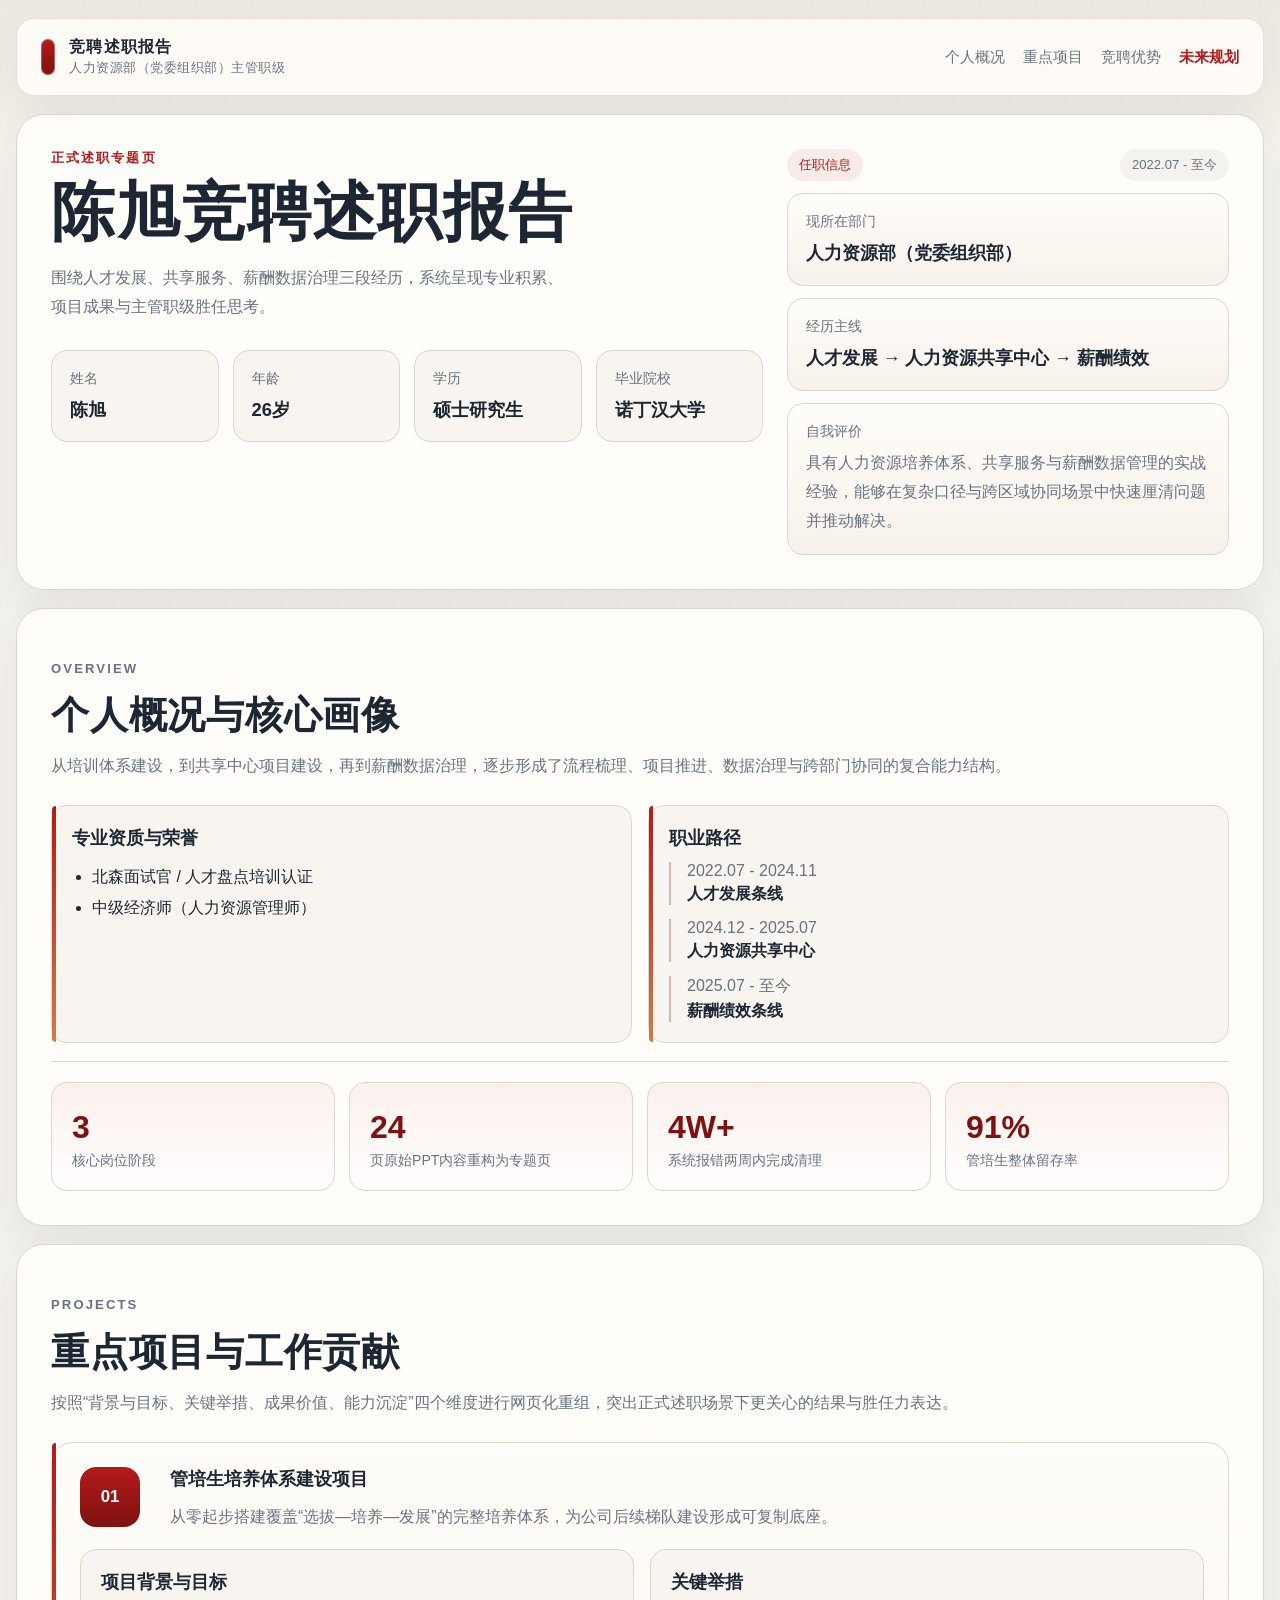
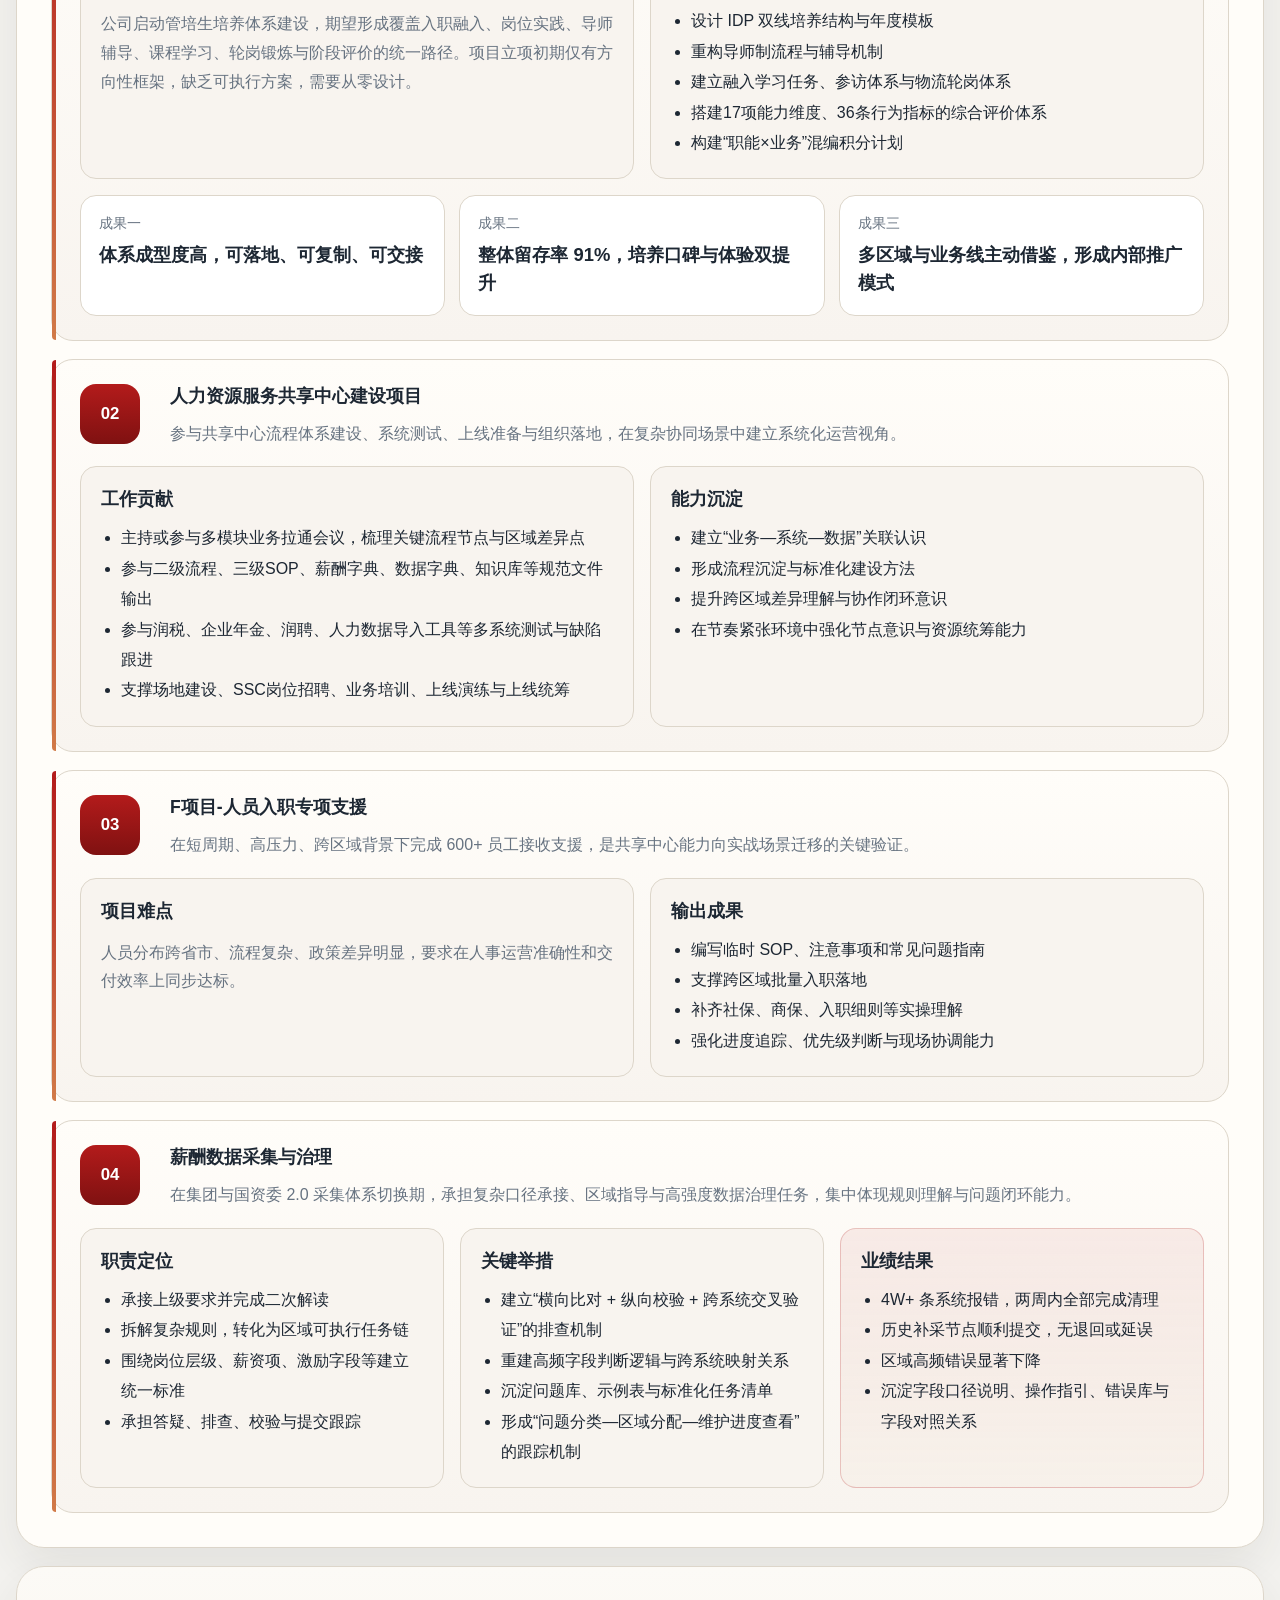
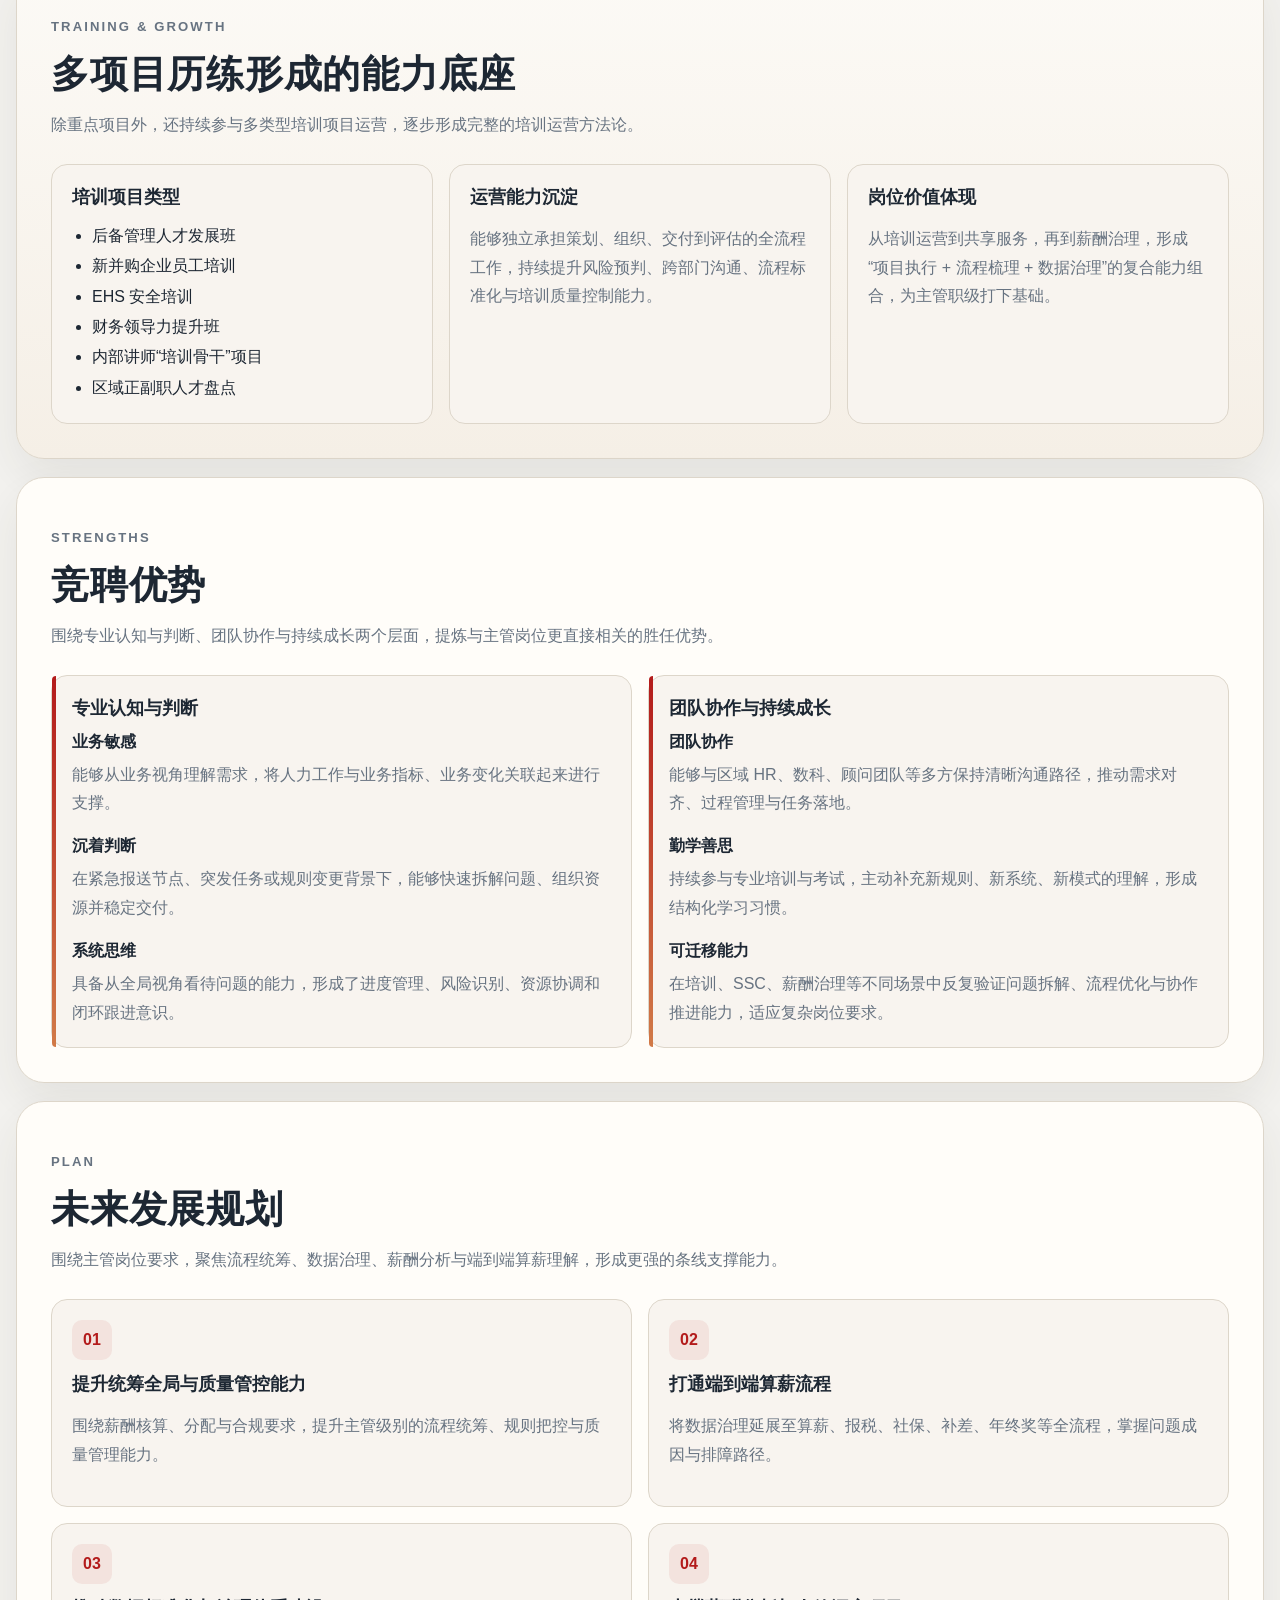
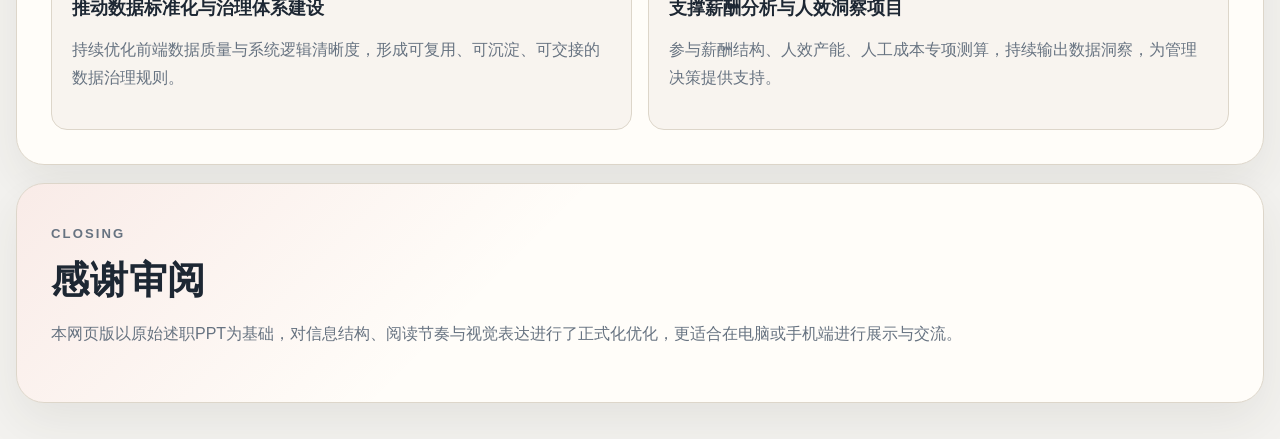
==== index.html @ 4ac3181a "Initial Chenxu report web" ====
<!doctype html>
<html lang="zh-CN">
  <head>
    <meta charset="UTF-8" />
    <meta name="viewport" content="width=device-width, initial-scale=1.0" />
    <title>陈旭竞聘述职报告 | 网页版</title>
    <meta
      name="description"
      content="人力资源部（党委组织部）主管职级竞聘述职报告网页化版本，基于原始PPT内容进行正式化、专题化重构。"
    />
    <link rel="icon" type="image/svg+xml" href="./favicon.svg" />
    <link rel="stylesheet" href="./styles.css" />
  </head>
  <body>
    <div class="page-shell">
      <header class="topbar">
        <div class="brand">
          <span class="brand-mark"></span>
          <div>
            <strong>竞聘述职报告</strong>
            <small>人力资源部（党委组织部）主管职级</small>
          </div>
        </div>
        <nav class="topnav">
          <a href="#overview">个人概况</a>
          <a href="#projects">重点项目</a>
          <a href="#strengths">竞聘优势</a>
          <a href="#plan">未来规划</a>
        </nav>
      </header>

      <main>
        <section class="hero">
          <div class="hero-copy">
            <p class="eyebrow">正式述职专题页</p>
            <h1>陈旭竞聘述职报告</h1>
            <p class="hero-subtitle">围绕人才发展、共享服务、薪酬数据治理三段经历，系统呈现专业积累、项目成果与主管职级胜任思考。</p>

            <div class="hero-summary">
              <article>
                <span>姓名</span>
                <strong>陈旭</strong>
              </article>
              <article>
                <span>年龄</span>
                <strong>26岁</strong>
              </article>
              <article>
                <span>学历</span>
                <strong>硕士研究生</strong>
              </article>
              <article>
                <span>毕业院校</span>
                <strong>诺丁汉大学</strong>
              </article>
            </div>
          </div>

          <aside class="hero-panel">
            <div class="panel-head">
              <span class="panel-tag">任职信息</span>
              <span class="panel-tag muted">2022.07 - 至今</span>
            </div>
            <div class="panel-card">
              <p>现所在部门</p>
              <strong>人力资源部（党委组织部）</strong>
            </div>
            <div class="panel-card">
              <p>经历主线</p>
              <strong>人才发展 → 人力资源共享中心 → 薪酬绩效</strong>
            </div>
            <div class="panel-card">
              <p>自我评价</p>
              <span>
                具有人力资源培养体系、共享服务与薪酬数据管理的实战经验，能够在复杂口径与跨区域协同场景中快速厘清问题并推动解决。
              </span>
            </div>
          </aside>
        </section>

        <section class="section" id="overview">
          <div class="section-heading">
            <p class="section-tag">Overview</p>
            <h2>个人概况与核心画像</h2>
            <p>从培训体系建设，到共享中心项目建设，再到薪酬数据治理，逐步形成了流程梳理、项目推进、数据治理与跨部门协同的复合能力结构。</p>
          </div>

          <div class="grid two">
            <article class="card card-border">
              <h3>专业资质与荣誉</h3>
              <ul class="clean-list">
                <li>北森面试官 / 人才盘点培训认证</li>
                <li>中级经济师（人力资源管理师）</li>
              </ul>
            </article>

            <article class="card card-border">
              <h3>职业路径</h3>
              <div class="timeline compact">
                <div class="timeline-item">
                  <span>2022.07 - 2024.11</span>
                  <strong>人才发展条线</strong>
                </div>
                <div class="timeline-item">
                  <span>2024.12 - 2025.07</span>
                  <strong>人力资源共享中心</strong>
                </div>
                <div class="timeline-item">
                  <span>2025.07 - 至今</span>
                  <strong>薪酬绩效条线</strong>
                </div>
              </div>
            </article>
          </div>

          <div class="highlight-band">
            <article class="metric">
              <strong>3</strong>
              <span>核心岗位阶段</span>
            </article>
            <article class="metric">
              <strong>24</strong>
              <span>页原始PPT内容重构为专题页</span>
            </article>
            <article class="metric">
              <strong>4W+</strong>
              <span>系统报错两周内完成清理</span>
            </article>
            <article class="metric">
              <strong>91%</strong>
              <span>管培生整体留存率</span>
            </article>
          </div>
        </section>

        <section class="section" id="projects">
          <div class="section-heading">
            <p class="section-tag">Projects</p>
            <h2>重点项目与工作贡献</h2>
            <p>按照“背景与目标、关键举措、成果价值、能力沉淀”四个维度进行网页化重组，突出正式述职场景下更关心的结果与胜任力表达。</p>
          </div>

          <div class="project-stack">
            <article class="project-card">
              <div class="project-head">
                <span class="project-index">01</span>
                <div>
                  <h3>管培生培养体系建设项目</h3>
                  <p>从零起步搭建覆盖“选拔—培养—发展”的完整培养体系，为公司后续梯队建设形成可复制底座。</p>
                </div>
              </div>

              <div class="grid two">
                <div class="subcard">
                  <h4>项目背景与目标</h4>
                  <p>公司启动管培生培养体系建设，期望形成覆盖入职融入、岗位实践、导师辅导、课程学习、轮岗锻炼与阶段评价的统一路径。项目立项初期仅有方向性框架，缺乏可执行方案，需要从零设计。</p>
                </div>
                <div class="subcard">
                  <h4>关键举措</h4>
                  <ul class="clean-list">
                    <li>设计 IDP 双线培养结构与年度模板</li>
                    <li>重构导师制流程与辅导机制</li>
                    <li>建立融入学习任务、参访体系与物流轮岗体系</li>
                    <li>搭建17项能力维度、36条行为指标的综合评价体系</li>
                    <li>构建“职能×业务”混编积分计划</li>
                  </ul>
                </div>
              </div>

              <div class="result-strip">
                <div>
                  <span>成果一</span>
                  <strong>体系成型度高，可落地、可复制、可交接</strong>
                </div>
                <div>
                  <span>成果二</span>
                  <strong>整体留存率 91%，培养口碑与体验双提升</strong>
                </div>
                <div>
                  <span>成果三</span>
                  <strong>多区域与业务线主动借鉴，形成内部推广模式</strong>
                </div>
              </div>
            </article>

            <article class="project-card">
              <div class="project-head">
                <span class="project-index">02</span>
                <div>
                  <h3>人力资源服务共享中心建设项目</h3>
                  <p>参与共享中心流程体系建设、系统测试、上线准备与组织落地，在复杂协同场景中建立系统化运营视角。</p>
                </div>
              </div>

              <div class="grid two">
                <div class="subcard">
                  <h4>工作贡献</h4>
                  <ul class="clean-list">
                    <li>主持或参与多模块业务拉通会议，梳理关键流程节点与区域差异点</li>
                    <li>参与二级流程、三级SOP、薪酬字典、数据字典、知识库等规范文件输出</li>
                    <li>参与润税、企业年金、润聘、人力数据导入工具等多系统测试与缺陷跟进</li>
                    <li>支撑场地建设、SSC岗位招聘、业务培训、上线演练与上线统筹</li>
                  </ul>
                </div>
                <div class="subcard">
                  <h4>能力沉淀</h4>
                  <ul class="clean-list">
                    <li>建立“业务—系统—数据”关联认识</li>
                    <li>形成流程沉淀与标准化建设方法</li>
                    <li>提升跨区域差异理解与协作闭环意识</li>
                    <li>在节奏紧张环境中强化节点意识与资源统筹能力</li>
                  </ul>
                </div>
              </div>
            </article>

            <article class="project-card">
              <div class="project-head">
                <span class="project-index">03</span>
                <div>
                  <h3>F项目-人员入职专项支援</h3>
                  <p>在短周期、高压力、跨区域背景下完成 600+ 员工接收支援，是共享中心能力向实战场景迁移的关键验证。</p>
                </div>
              </div>

              <div class="grid two">
                <div class="subcard">
                  <h4>项目难点</h4>
                  <p>人员分布跨省市、流程复杂、政策差异明显，要求在人事运营准确性和交付效率上同步达标。</p>
                </div>
                <div class="subcard">
                  <h4>输出成果</h4>
                  <ul class="clean-list">
                    <li>编写临时 SOP、注意事项和常见问题指南</li>
                    <li>支撑跨区域批量入职落地</li>
                    <li>补齐社保、商保、入职细则等实操理解</li>
                    <li>强化进度追踪、优先级判断与现场协调能力</li>
                  </ul>
                </div>
              </div>
            </article>

            <article class="project-card">
              <div class="project-head">
                <span class="project-index">04</span>
                <div>
                  <h3>薪酬数据采集与治理</h3>
                  <p>在集团与国资委 2.0 采集体系切换期，承担复杂口径承接、区域指导与高强度数据治理任务，集中体现规则理解与问题闭环能力。</p>
                </div>
              </div>

              <div class="grid three">
                <div class="subcard">
                  <h4>职责定位</h4>
                  <ul class="clean-list">
                    <li>承接上级要求并完成二次解读</li>
                    <li>拆解复杂规则，转化为区域可执行任务链</li>
                    <li>围绕岗位层级、薪资项、激励字段等建立统一标准</li>
                    <li>承担答疑、排查、校验与提交跟踪</li>
                  </ul>
                </div>
                <div class="subcard">
                  <h4>关键举措</h4>
                  <ul class="clean-list">
                    <li>建立“横向比对 + 纵向校验 + 跨系统交叉验证”的排查机制</li>
                    <li>重建高频字段判断逻辑与跨系统映射关系</li>
                    <li>沉淀问题库、示例表与标准化任务清单</li>
                    <li>形成“问题分类—区域分配—维护进度查看”的跟踪机制</li>
                  </ul>
                </div>
                <div class="subcard emphasis">
                  <h4>业绩结果</h4>
                  <ul class="clean-list">
                    <li>4W+ 条系统报错，两周内全部完成清理</li>
                    <li>历史补采节点顺利提交，无退回或延误</li>
                    <li>区域高频错误显著下降</li>
                    <li>沉淀字段口径说明、操作指引、错误库与字段对照关系</li>
                  </ul>
                </div>
              </div>
            </article>
          </div>
        </section>

        <section class="section section-soft">
          <div class="section-heading">
            <p class="section-tag">Training & Growth</p>
            <h2>多项目历练形成的能力底座</h2>
            <p>除重点项目外，还持续参与多类型培训项目运营，逐步形成完整的培训运营方法论。</p>
          </div>

          <div class="grid three">
            <article class="card">
              <h3>培训项目类型</h3>
              <ul class="clean-list">
                <li>后备管理人才发展班</li>
                <li>新并购企业员工培训</li>
                <li>EHS 安全培训</li>
                <li>财务领导力提升班</li>
                <li>内部讲师“培训骨干”项目</li>
                <li>区域正副职人才盘点</li>
              </ul>
            </article>
            <article class="card">
              <h3>运营能力沉淀</h3>
              <p>能够独立承担策划、组织、交付到评估的全流程工作，持续提升风险预判、跨部门沟通、流程标准化与培训质量控制能力。</p>
            </article>
            <article class="card">
              <h3>岗位价值体现</h3>
              <p>从培训运营到共享服务，再到薪酬治理，形成“项目执行 + 流程梳理 + 数据治理”的复合能力组合，为主管职级打下基础。</p>
            </article>
          </div>
        </section>

        <section class="section" id="strengths">
          <div class="section-heading">
            <p class="section-tag">Strengths</p>
            <h2>竞聘优势</h2>
            <p>围绕专业认知与判断、团队协作与持续成长两个层面，提炼与主管岗位更直接相关的胜任优势。</p>
          </div>

          <div class="grid two">
            <article class="card card-border">
              <h3>专业认知与判断</h3>
              <div class="advantage-list">
                <div>
                  <strong>业务敏感</strong>
                  <p>能够从业务视角理解需求，将人力工作与业务指标、业务变化关联起来进行支撑。</p>
                </div>
                <div>
                  <strong>沉着判断</strong>
                  <p>在紧急报送节点、突发任务或规则变更背景下，能够快速拆解问题、组织资源并稳定交付。</p>
                </div>
                <div>
                  <strong>系统思维</strong>
                  <p>具备从全局视角看待问题的能力，形成了进度管理、风险识别、资源协调和闭环跟进意识。</p>
                </div>
              </div>
            </article>

            <article class="card card-border">
              <h3>团队协作与持续成长</h3>
              <div class="advantage-list">
                <div>
                  <strong>团队协作</strong>
                  <p>能够与区域 HR、数科、顾问团队等多方保持清晰沟通路径，推动需求对齐、过程管理与任务落地。</p>
                </div>
                <div>
                  <strong>勤学善思</strong>
                  <p>持续参与专业培训与考试，主动补充新规则、新系统、新模式的理解，形成结构化学习习惯。</p>
                </div>
                <div>
                  <strong>可迁移能力</strong>
                  <p>在培训、SSC、薪酬治理等不同场景中反复验证问题拆解、流程优化与协作推进能力，适应复杂岗位要求。</p>
                </div>
              </div>
            </article>
          </div>
        </section>

        <section class="section" id="plan">
          <div class="section-heading">
            <p class="section-tag">Plan</p>
            <h2>未来发展规划</h2>
            <p>围绕主管岗位要求，聚焦流程统筹、数据治理、薪酬分析与端到端算薪理解，形成更强的条线支撑能力。</p>
          </div>

          <div class="plan-grid">
            <article class="plan-card">
              <span>01</span>
              <h3>提升统筹全局与质量管控能力</h3>
              <p>围绕薪酬核算、分配与合规要求，提升主管级别的流程统筹、规则把控与质量管理能力。</p>
            </article>
            <article class="plan-card">
              <span>02</span>
              <h3>打通端到端算薪流程</h3>
              <p>将数据治理延展至算薪、报税、社保、补差、年终奖等全流程，掌握问题成因与排障路径。</p>
            </article>
            <article class="plan-card">
              <span>03</span>
              <h3>推动数据标准化与治理体系建设</h3>
              <p>持续优化前端数据质量与系统逻辑清晰度，形成可复用、可沉淀、可交接的数据治理规则。</p>
            </article>
            <article class="plan-card">
              <span>04</span>
              <h3>支撑薪酬分析与人效洞察项目</h3>
              <p>参与薪酬结构、人效产能、人工成本专项测算，持续输出数据洞察，为管理决策提供支持。</p>
            </article>
          </div>
        </section>

        <section class="closing">
          <div>
            <p class="section-tag">Closing</p>
            <h2>感谢审阅</h2>
            <p>本网页版以原始述职PPT为基础，对信息结构、阅读节奏与视觉表达进行了正式化优化，更适合在电脑或手机端进行展示与交流。</p>
          </div>
        </section>
      </main>
    </div>

    <script src="./script.js"></script>
  </body>
</html>
---- styles.css ----
:root {
  --bg: #f3f2ef;
  --paper: #fffdf9;
  --paper-alt: #f8f4ef;
  --ink: #1d2733;
  --muted: #677381;
  --line: #ddd6ca;
  --line-strong: #cdbba6;
  --brand: #b31b1b;
  --brand-deep: #7f1111;
  --brand-soft: rgba(179, 27, 27, 0.08);
  --shadow: 0 18px 48px rgba(47, 45, 41, 0.08);
  --radius-lg: 22px;
  --radius-md: 16px;
  --radius-sm: 12px;
}

* { box-sizing: border-box; }
html { scroll-behavior: smooth; }
body {
  margin: 0;
  min-width: 320px;
  font-family: "Microsoft YaHei UI", "PingFang SC", "Segoe UI", sans-serif;
  color: var(--ink);
  background:
    linear-gradient(180deg, #ede9e2 0, #f6f3ed 160px, var(--bg) 160px, var(--bg) 100%);
}

body::before {
  content: "";
  position: fixed;
  inset: 0;
  background-image: linear-gradient(rgba(0, 0, 0, 0.018) 1px, transparent 1px), linear-gradient(90deg, rgba(0, 0, 0, 0.018) 1px, transparent 1px);
  background-size: 28px 28px;
  opacity: 0.32;
  pointer-events: none;
}

.page-shell,
main,
.topbar { position: relative; z-index: 1; }

.page-shell {
  width: min(1280px, calc(100% - 32px));
  margin: 18px auto 36px;
}

.topbar {
  position: sticky;
  top: 12px;
  display: flex;
  align-items: center;
  justify-content: space-between;
  gap: 24px;
  padding: 18px 24px;
  margin-bottom: 18px;
  border: 1px solid rgba(179, 27, 27, 0.14);
  border-radius: 18px;
  background: rgba(255, 253, 249, 0.88);
  backdrop-filter: blur(16px);
  box-shadow: var(--shadow);
}

.brand {
  display: flex;
  align-items: center;
  gap: 14px;
}

.brand-mark {
  width: 14px;
  height: 36px;
  border-radius: 999px;
  background: linear-gradient(180deg, var(--brand), var(--brand-deep));
  box-shadow: inset 0 0 0 1px rgba(255,255,255,0.3);
}

.brand strong {
  display: block;
  font-size: 1rem;
  letter-spacing: 0.08em;
}

.brand small {
  color: var(--muted);
  font-size: 0.82rem;
  letter-spacing: 0.04em;
}

.topnav {
  display: flex;
  flex-wrap: wrap;
  gap: 18px;
}

.topnav a {
  color: var(--muted);
  text-decoration: none;
  font-size: 0.95rem;
}

main {
  display: grid;
  gap: 18px;
}

.hero,
.section,
.closing {
  padding: 34px;
  border: 1px solid var(--line);
  border-radius: 28px;
  background: var(--paper);
  box-shadow: var(--shadow);
}

.hero {
  display: grid;
  grid-template-columns: minmax(0, 1.45fr) minmax(320px, 0.9fr);
  gap: 24px;
}

.eyebrow,
.section-tag {
  margin: 0 0 12px;
  color: var(--brand);
  font-size: 0.82rem;
  font-weight: 700;
  letter-spacing: 0.16em;
  text-transform: uppercase;
}

.hero h1,
.section h2,
.closing h2 {
  margin: 0;
  font-family: "SimSun", "Songti SC", serif;
  font-weight: 700;
  letter-spacing: 0.02em;
}

.hero h1 {
  font-size: clamp(2.6rem, 5vw, 4.5rem);
  line-height: 1.05;
}

.hero-subtitle,
.section-heading p,
.panel-card span,
.card p,
.subcard p,
.plan-card p,
.closing p {
  color: var(--muted);
  line-height: 1.8;
}

.hero-subtitle {
  max-width: 58ch;
  margin: 18px 0 0;
  font-size: 1rem;
}

.hero-summary {
  display: grid;
  grid-template-columns: repeat(4, minmax(0, 1fr));
  gap: 14px;
  margin-top: 28px;
}

.hero-summary article,
.metric,
.card,
.subcard,
.plan-card {
  border-radius: var(--radius-md);
  border: 1px solid var(--line);
  background: var(--paper-alt);
}

.hero-summary article {
  padding: 18px;
}

.hero-summary span,
.metric span,
.panel-card p,
.result-strip span {
  display: block;
  color: var(--muted);
  font-size: 0.88rem;
}

.hero-summary strong,
.metric strong,
.result-strip strong {
  display: block;
  margin-top: 8px;
  font-size: 1.15rem;
  line-height: 1.5;
}

.hero-panel {
  display: grid;
  gap: 12px;
}

.panel-head {
  display: flex;
  justify-content: space-between;
  gap: 8px;
}

.panel-tag {
  display: inline-flex;
  align-items: center;
  padding: 7px 12px;
  border-radius: 999px;
  background: var(--brand-soft);
  color: var(--brand);
  font-size: 0.82rem;
}

.panel-tag.muted {
  background: rgba(29, 39, 51, 0.05);
  color: var(--muted);
}

.panel-card {
  padding: 18px;
  border-radius: var(--radius-md);
  border: 1px solid var(--line);
  background: linear-gradient(180deg, #fffdfa, #f7f1ea);
}

.panel-card p {
  margin: 0 0 8px;
}

.panel-card strong {
  display: block;
  font-size: 1.1rem;
  line-height: 1.6;
}

.section-heading {
  margin-bottom: 24px;
}

.section h2,
.closing h2 {
  font-size: clamp(1.9rem, 3vw, 3rem);
  line-height: 1.2;
}

.section-heading p {
  margin-top: 14px;
}

.grid {
  display: grid;
  gap: 16px;
}

.grid.two { grid-template-columns: repeat(2, minmax(0, 1fr)); }
.grid.three { grid-template-columns: repeat(3, minmax(0, 1fr)); }

.card,
.subcard,
.plan-card {
  padding: 20px;
}

.card-border,
.project-card {
  position: relative;
}

.card-border::before,
.project-card::before {
  content: "";
  position: absolute;
  left: 0;
  top: 0;
  bottom: 0;
  width: 4px;
  border-radius: 8px 0 0 8px;
  background: linear-gradient(180deg, var(--brand), #d17a48);
}

.card h3,
.project-card h3,
.subcard h4,
.plan-card h3 {
  margin: 0 0 12px;
  font-size: 1.1rem;
}

.clean-list {
  margin: 0;
  padding-left: 20px;
  line-height: 1.9;
  color: var(--ink);
}

.timeline {
  display: grid;
  gap: 14px;
}

.timeline-item {
  padding-left: 16px;
  border-left: 2px solid var(--line-strong);
}

.timeline-item span {
  display: block;
  color: var(--muted);
  margin-bottom: 4px;
}

.highlight-band {
  display: grid;
  grid-template-columns: repeat(4, minmax(0, 1fr));
  gap: 14px;
  margin-top: 18px;
  padding-top: 20px;
  border-top: 1px solid var(--line);
}

.metric {
  padding: 20px;
  background: linear-gradient(180deg, rgba(179, 27, 27, 0.06), rgba(255,255,255,0.9));
}

.metric strong {
  margin: 0;
  font-size: 2rem;
  color: var(--brand-deep);
}

.project-stack {
  display: grid;
  gap: 18px;
}

.project-card {
  padding: 24px;
  padding-left: 28px;
  border: 1px solid var(--line);
  border-radius: 22px;
  background: linear-gradient(180deg, #fffdf9, #f8f4ef);
}

.project-head {
  display: grid;
  grid-template-columns: 74px 1fr;
  gap: 16px;
  align-items: start;
  margin-bottom: 18px;
}

.project-head p {
  margin: 10px 0 0;
  color: var(--muted);
  line-height: 1.8;
}

.project-index {
  display: inline-grid;
  place-items: center;
  width: 60px;
  height: 60px;
  border-radius: 16px;
  background: linear-gradient(180deg, var(--brand), var(--brand-deep));
  color: #fff;
  font-size: 1.05rem;
  font-weight: 700;
}

.subcard.emphasis {
  background: linear-gradient(180deg, rgba(179, 27, 27, 0.07), #f7f1ea);
  border-color: rgba(179, 27, 27, 0.22);
}

.result-strip {
  display: grid;
  grid-template-columns: repeat(3, minmax(0, 1fr));
  gap: 14px;
  margin-top: 16px;
}

.result-strip div {
  padding: 18px;
  border-radius: var(--radius-md);
  border: 1px solid var(--line);
  background: #fff;
}

.section-soft {
  background: linear-gradient(180deg, #fcfaf6, #f5efe6);
}

.advantage-list {
  display: grid;
  gap: 18px;
}

.advantage-list strong {
  display: block;
  margin-bottom: 8px;
  font-size: 1rem;
}

.advantage-list p {
  margin: 0;
}

.plan-grid {
  display: grid;
  grid-template-columns: repeat(2, minmax(0, 1fr));
  gap: 16px;
}

.plan-card span {
  display: inline-grid;
  place-items: center;
  width: 40px;
  height: 40px;
  margin-bottom: 12px;
  border-radius: 10px;
  background: var(--brand-soft);
  color: var(--brand);
  font-weight: 700;
}

.closing {
  display: flex;
  align-items: center;
  min-height: 220px;
  background:
    linear-gradient(135deg, rgba(179, 27, 27, 0.08), rgba(255,255,255,0) 40%),
    var(--paper);
}

.topnav a.active {
  color: var(--brand);
  font-weight: 700;
}

@media (max-width: 1100px) {
  .hero,
  .grid.three,
  .plan-grid,
  .result-strip,
  .highlight-band {
    grid-template-columns: 1fr 1fr;
  }

  .hero {
    grid-template-columns: 1fr;
  }
}

@media (max-width: 760px) {
  .page-shell {
    width: min(100% - 16px, 1280px);
    margin: 8px auto 24px;
  }

  .topbar {
    position: static;
    flex-direction: column;
    align-items: flex-start;
    padding: 16px;
  }

  .topnav {
    gap: 12px;
    font-size: 0.9rem;
  }

  .hero,
  .section,
  .closing {
    padding: 20px;
    border-radius: 20px;
  }

  .hero-summary,
  .grid.two,
  .grid.three,
  .plan-grid,
  .result-strip,
  .highlight-band {
    grid-template-columns: 1fr;
  }

  .project-head {
    grid-template-columns: 1fr;
  }

  .project-index {
    width: 52px;
    height: 52px;
  }
}
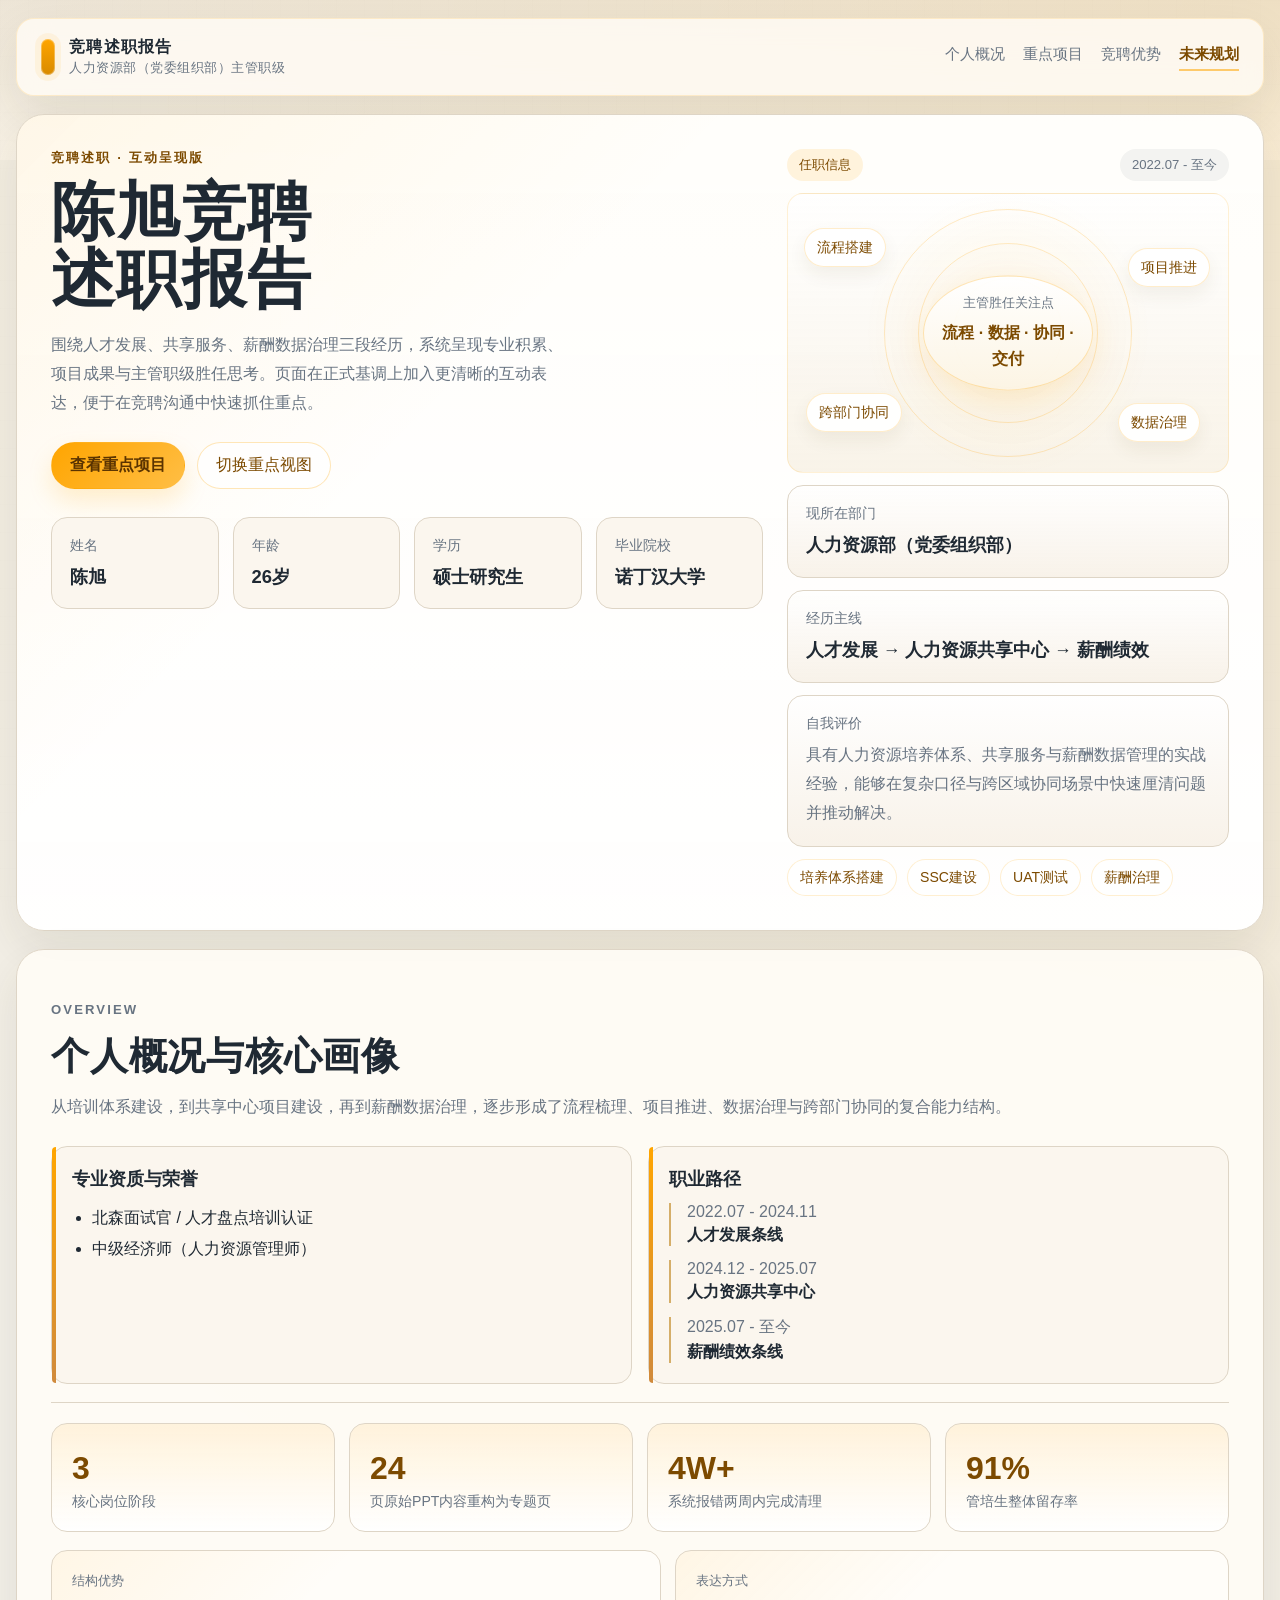
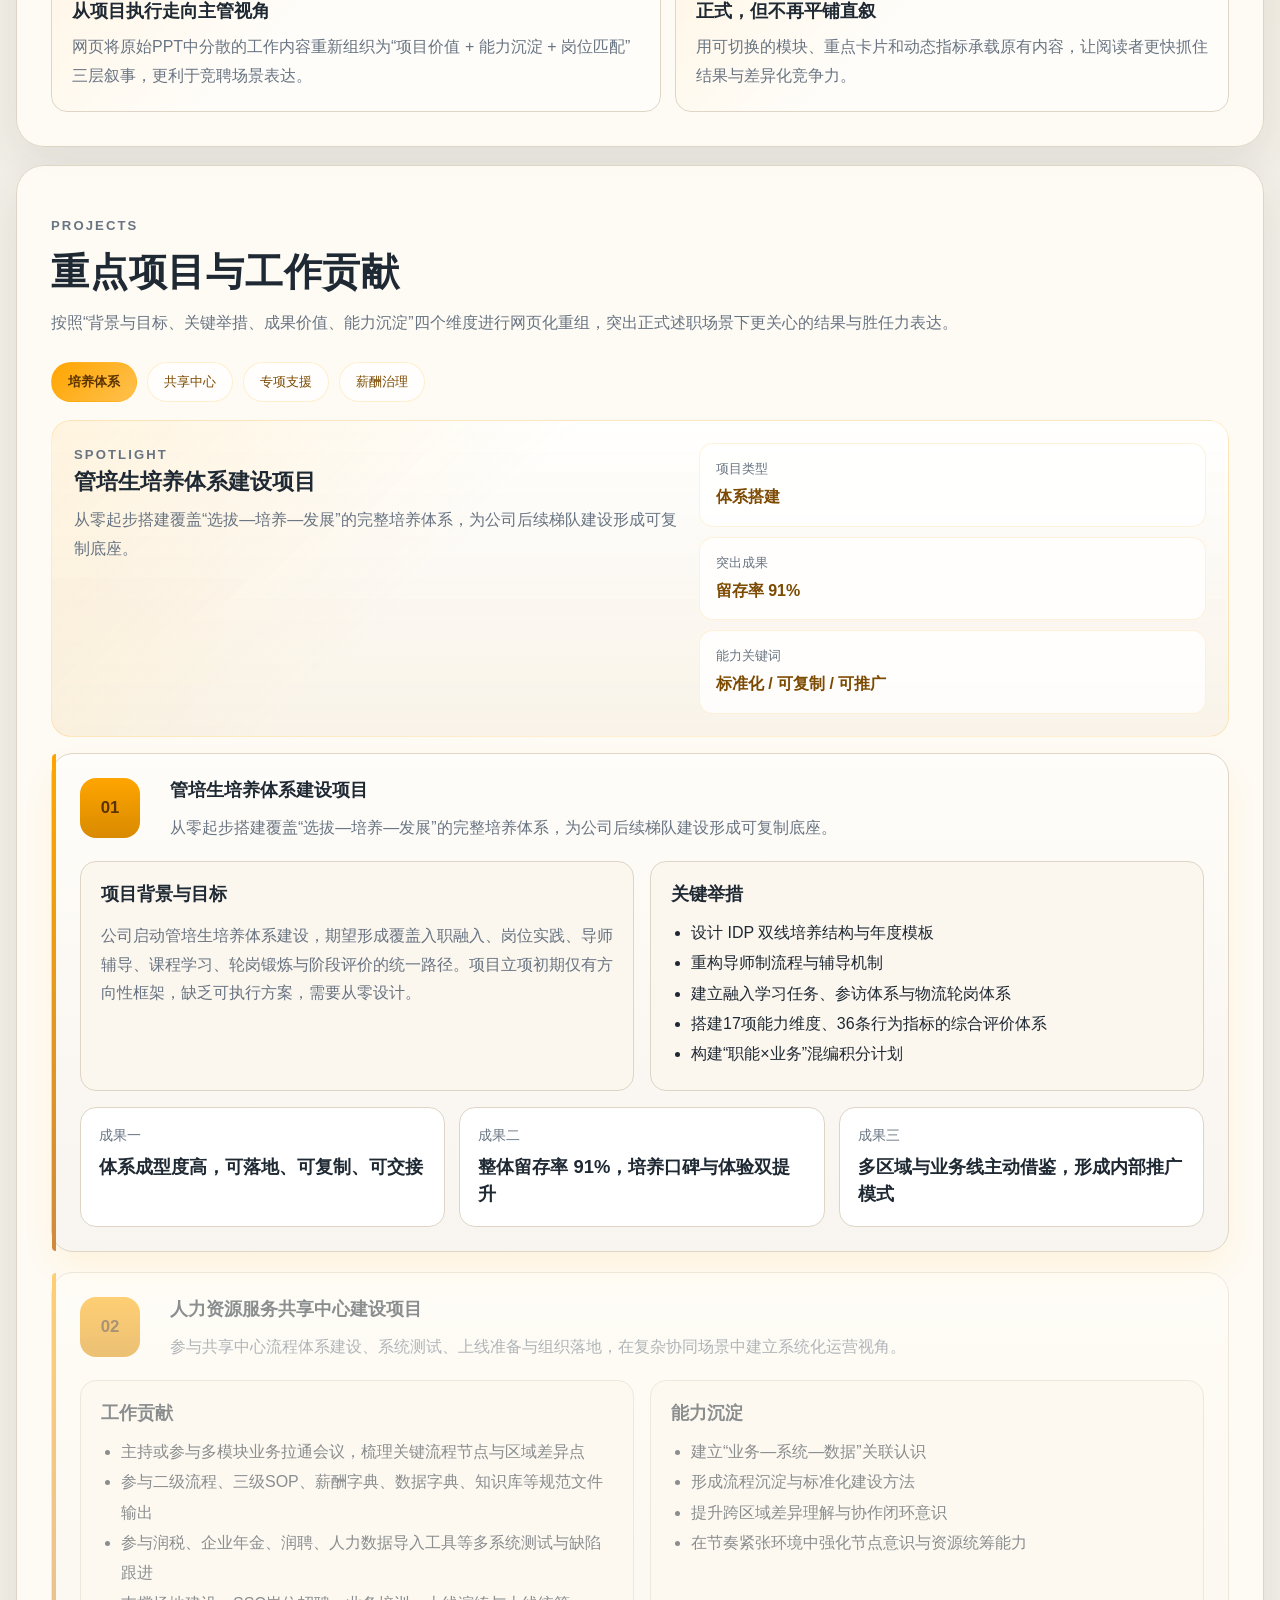
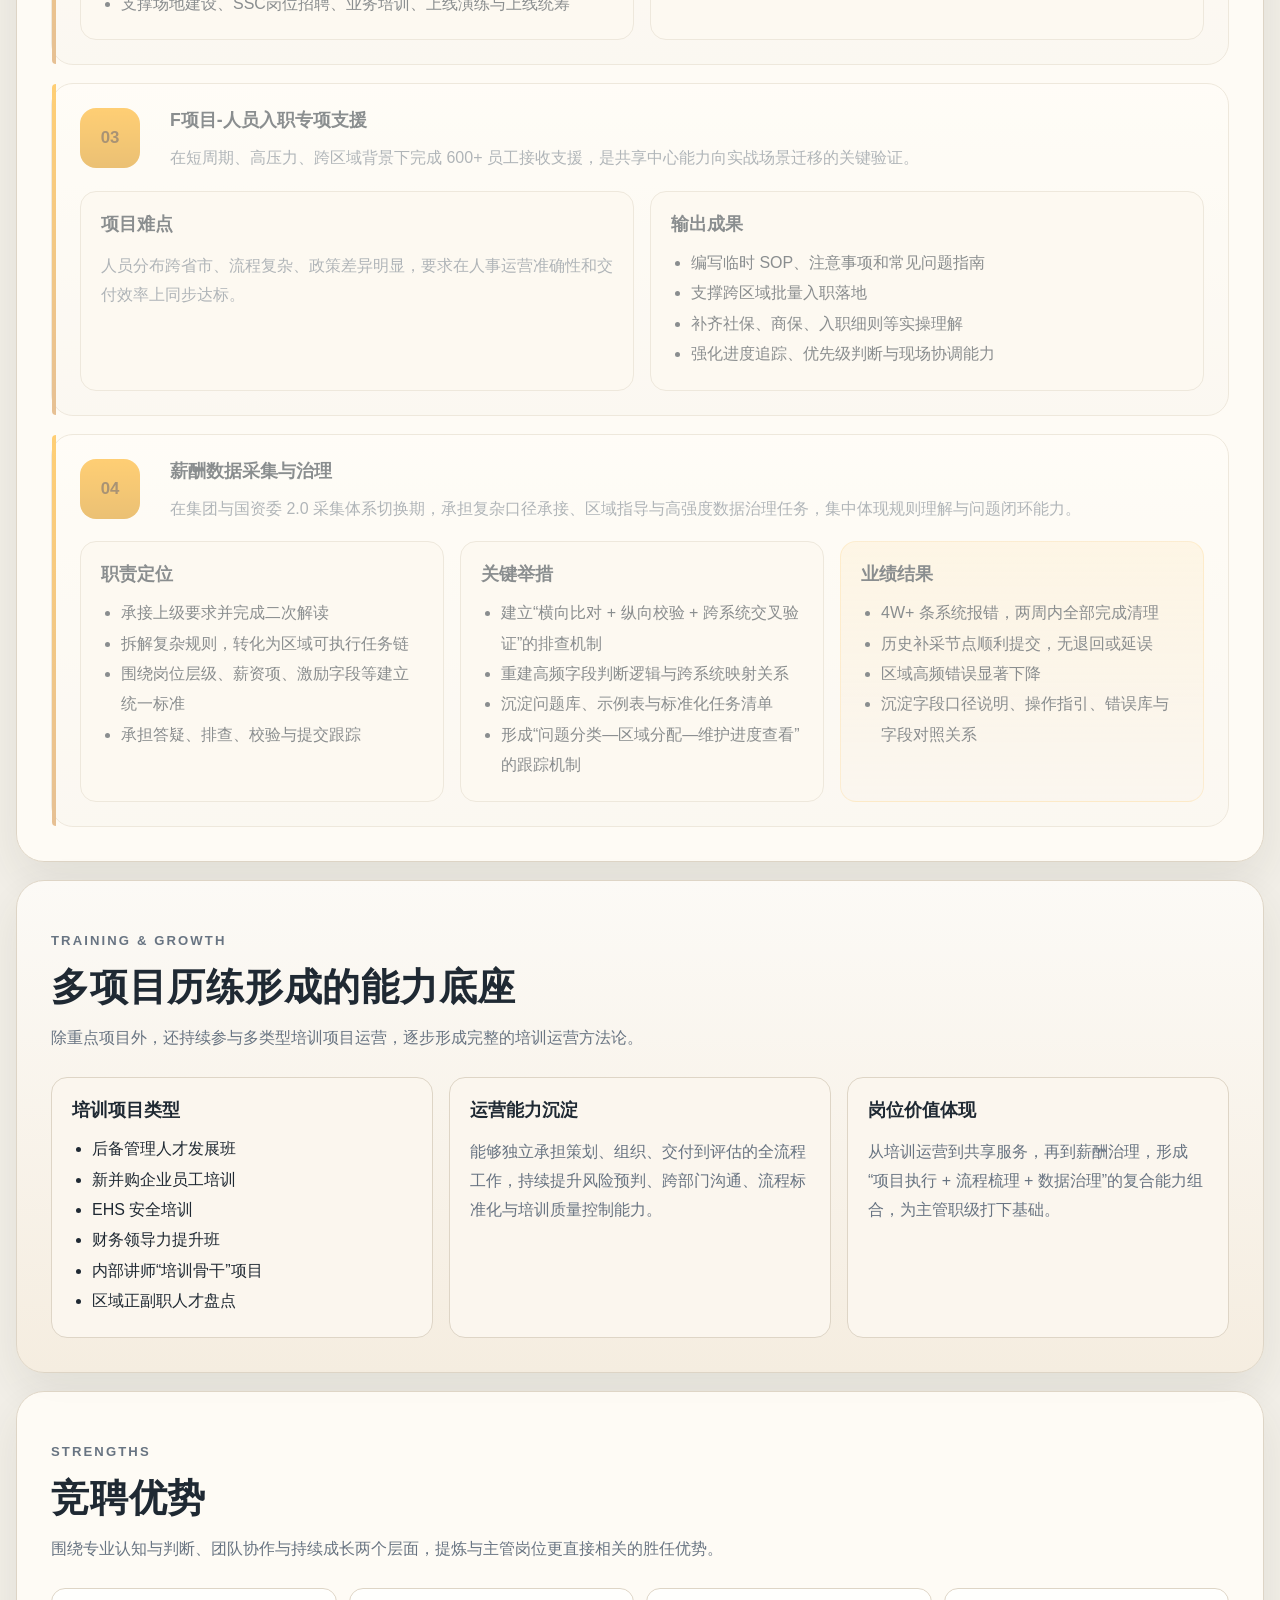
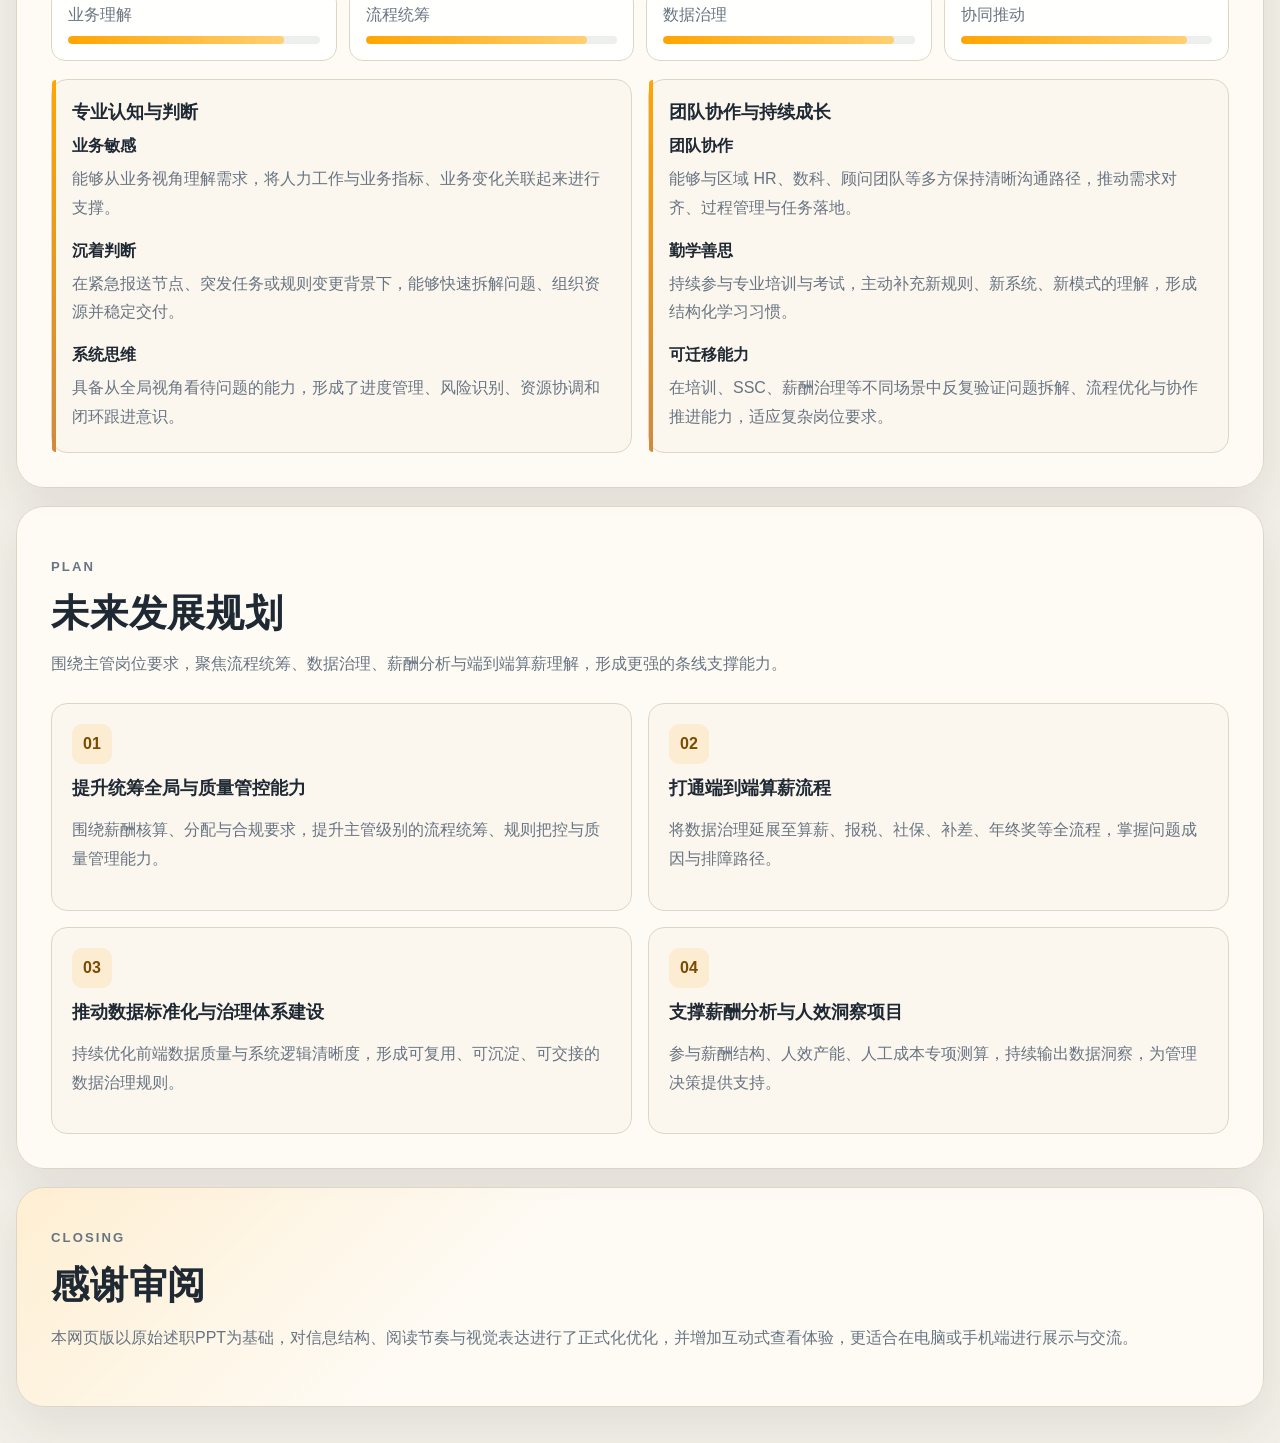
==== commit 2cfacb5a: "Refresh interactive visual design with yellow theme" ====
--- a/index.html
+++ b/index.html
@@ -32,9 +32,14 @@
       <main>
         <section class="hero">
           <div class="hero-copy">
-            <p class="eyebrow">正式述职专题页</p>
+            <p class="eyebrow">竞聘述职 · 互动呈现版</p>
             <h1>陈旭竞聘述职报告</h1>
-            <p class="hero-subtitle">围绕人才发展、共享服务、薪酬数据治理三段经历，系统呈现专业积累、项目成果与主管职级胜任思考。</p>
+            <p class="hero-subtitle">围绕人才发展、共享服务、薪酬数据治理三段经历，系统呈现专业积累、项目成果与主管职级胜任思考。页面在正式基调上加入更清晰的互动表达，便于在竞聘沟通中快速抓住重点。</p>
+
+            <div class="hero-actions">
+              <a class="button button-primary" href="#projects">查看重点项目</a>
+              <button class="button button-secondary" id="focusToggle" type="button">切换重点视图</button>
+            </div>
 
             <div class="hero-summary">
               <article>
@@ -60,6 +65,21 @@
             <div class="panel-head">
               <span class="panel-tag">任职信息</span>
               <span class="panel-tag muted">2022.07 - 至今</span>
+            </div>
+            <div class="radar-panel">
+              <div class="radar-grid">
+                <div class="radar-ring radar-ring-one"></div>
+                <div class="radar-ring radar-ring-two"></div>
+                <div class="radar-ring radar-ring-three"></div>
+                <div class="radar-core">
+                  <small>主管胜任关注点</small>
+                  <strong>流程 · 数据 · 协同 · 交付</strong>
+                </div>
+                <span class="radar-node node-a">流程搭建</span>
+                <span class="radar-node node-b">项目推进</span>
+                <span class="radar-node node-c">数据治理</span>
+                <span class="radar-node node-d">跨部门协同</span>
+              </div>
             </div>
             <div class="panel-card">
               <p>现所在部门</p>
@@ -74,6 +94,12 @@
               <span>
                 具有人力资源培养体系、共享服务与薪酬数据管理的实战经验，能够在复杂口径与跨区域协同场景中快速厘清问题并推动解决。
               </span>
+            </div>
+            <div class="hero-ticker">
+              <span>培养体系搭建</span>
+              <span>SSC建设</span>
+              <span>UAT测试</span>
+              <span>薪酬治理</span>
             </div>
           </aside>
         </section>
@@ -115,20 +141,33 @@
 
           <div class="highlight-band">
             <article class="metric">
-              <strong>3</strong>
+              <strong class="counter" data-target="3">0</strong>
               <span>核心岗位阶段</span>
             </article>
             <article class="metric">
-              <strong>24</strong>
+              <strong class="counter" data-target="24">0</strong>
               <span>页原始PPT内容重构为专题页</span>
             </article>
             <article class="metric">
-              <strong>4W+</strong>
+              <strong class="counter" data-target="4" data-suffix="W+">0</strong>
               <span>系统报错两周内完成清理</span>
             </article>
             <article class="metric">
-              <strong>91%</strong>
+              <strong class="counter" data-target="91" data-suffix="%">0</strong>
               <span>管培生整体留存率</span>
+            </article>
+          </div>
+
+          <div class="insight-board">
+            <article class="insight-card">
+              <span>结构优势</span>
+              <strong>从项目执行走向主管视角</strong>
+              <p>网页将原始PPT中分散的工作内容重新组织为“项目价值 + 能力沉淀 + 岗位匹配”三层叙事，更利于竞聘场景表达。</p>
+            </article>
+            <article class="insight-card">
+              <span>表达方式</span>
+              <strong>正式，但不再平铺直叙</strong>
+              <p>用可切换的模块、重点卡片和动态指标承载原有内容，让阅读者更快抓住结果与差异化竞争力。</p>
             </article>
           </div>
         </section>
@@ -140,8 +179,37 @@
             <p>按照“背景与目标、关键举措、成果价值、能力沉淀”四个维度进行网页化重组，突出正式述职场景下更关心的结果与胜任力表达。</p>
           </div>
 
+          <div class="project-switcher" id="projectSwitcher">
+            <button class="project-pill active" data-project="training" type="button">培养体系</button>
+            <button class="project-pill" data-project="ssc" type="button">共享中心</button>
+            <button class="project-pill" data-project="entry" type="button">专项支援</button>
+            <button class="project-pill" data-project="payroll" type="button">薪酬治理</button>
+          </div>
+
+          <div class="project-spotlight">
+            <div class="spotlight-copy">
+              <p class="section-tag">Spotlight</p>
+              <h3 id="spotlightTitle">管培生培养体系建设项目</h3>
+              <p id="spotlightText">从零起步搭建覆盖“选拔—培养—发展”的完整培养体系，为公司后续梯队建设形成可复制底座。</p>
+            </div>
+            <div class="spotlight-stats">
+              <article>
+                <span>项目类型</span>
+                <strong id="spotlightMetaOne">体系搭建</strong>
+              </article>
+              <article>
+                <span>突出成果</span>
+                <strong id="spotlightMetaTwo">留存率 91%</strong>
+              </article>
+              <article>
+                <span>能力关键词</span>
+                <strong id="spotlightMetaThree">标准化 / 可复制 / 可推广</strong>
+              </article>
+            </div>
+          </div>
+
           <div class="project-stack">
-            <article class="project-card">
+            <article class="project-card active" data-project-card="training">
               <div class="project-head">
                 <span class="project-index">01</span>
                 <div>
@@ -183,7 +251,7 @@
               </div>
             </article>
 
-            <article class="project-card">
+            <article class="project-card" data-project-card="ssc">
               <div class="project-head">
                 <span class="project-index">02</span>
                 <div>
@@ -214,7 +282,7 @@
               </div>
             </article>
 
-            <article class="project-card">
+            <article class="project-card" data-project-card="entry">
               <div class="project-head">
                 <span class="project-index">03</span>
                 <div>
@@ -240,7 +308,7 @@
               </div>
             </article>
 
-            <article class="project-card">
+            <article class="project-card" data-project-card="payroll">
               <div class="project-head">
                 <span class="project-index">04</span>
                 <div>
@@ -319,6 +387,25 @@
             <p>围绕专业认知与判断、团队协作与持续成长两个层面，提炼与主管岗位更直接相关的胜任优势。</p>
           </div>
 
+          <div class="strength-meter">
+            <div class="meter-item">
+              <span>业务理解</span>
+              <div class="meter-bar"><i style="width: 86%"></i></div>
+            </div>
+            <div class="meter-item">
+              <span>流程统筹</span>
+              <div class="meter-bar"><i style="width: 88%"></i></div>
+            </div>
+            <div class="meter-item">
+              <span>数据治理</span>
+              <div class="meter-bar"><i style="width: 92%"></i></div>
+            </div>
+            <div class="meter-item">
+              <span>协同推动</span>
+              <div class="meter-bar"><i style="width: 90%"></i></div>
+            </div>
+          </div>
+
           <div class="grid two">
             <article class="card card-border">
               <h3>专业认知与判断</h3>
@@ -393,7 +480,7 @@
           <div>
             <p class="section-tag">Closing</p>
             <h2>感谢审阅</h2>
-            <p>本网页版以原始述职PPT为基础，对信息结构、阅读节奏与视觉表达进行了正式化优化，更适合在电脑或手机端进行展示与交流。</p>
+            <p>本网页版以原始述职PPT为基础，对信息结构、阅读节奏与视觉表达进行了正式化优化，并增加互动式查看体验，更适合在电脑或手机端进行展示与交流。</p>
           </div>
         </section>
       </main>
--- a/styles.css
+++ b/styles.css
@@ -1,15 +1,16 @@
 :root {
-  --bg: #f3f2ef;
-  --paper: #fffdf9;
-  --paper-alt: #f8f4ef;
-  --ink: #1d2733;
-  --muted: #677381;
-  --line: #ddd6ca;
-  --line-strong: #cdbba6;
-  --brand: #b31b1b;
-  --brand-deep: #7f1111;
-  --brand-soft: rgba(179, 27, 27, 0.08);
-  --shadow: 0 18px 48px rgba(47, 45, 41, 0.08);
+  --bg: #f2efe8;
+  --paper: rgba(255, 252, 246, 0.92);
+  --paper-alt: #fbf6ee;
+  --ink: #1f2933;
+  --muted: #687482;
+  --line: #ded5c6;
+  --line-strong: #d5ae69;
+  --brand: #ffa500;
+  --brand-deep: #d88a00;
+  --brand-ink: #7c4a00;
+  --brand-soft: rgba(255, 165, 0, 0.12);
+  --shadow: 0 18px 48px rgba(59, 50, 29, 0.09);
   --radius-lg: 22px;
   --radius-md: 16px;
   --radius-sm: 12px;
@@ -23,7 +24,8 @@
   font-family: "Microsoft YaHei UI", "PingFang SC", "Segoe UI", sans-serif;
   color: var(--ink);
   background:
-    linear-gradient(180deg, #ede9e2 0, #f6f3ed 160px, var(--bg) 160px, var(--bg) 100%);
+    radial-gradient(circle at top right, rgba(255, 165, 0, 0.12), transparent 28%),
+    linear-gradient(180deg, #ece7de 0, #f8f4ed 160px, var(--bg) 160px, var(--bg) 100%);
 }
 
 body::before {
@@ -54,9 +56,9 @@
   gap: 24px;
   padding: 18px 24px;
   margin-bottom: 18px;
-  border: 1px solid rgba(179, 27, 27, 0.14);
+  border: 1px solid rgba(255, 165, 0, 0.16);
   border-radius: 18px;
-  background: rgba(255, 253, 249, 0.88);
+  background: rgba(255, 252, 246, 0.82);
   backdrop-filter: blur(16px);
   box-shadow: var(--shadow);
 }
@@ -72,7 +74,9 @@
   height: 36px;
   border-radius: 999px;
   background: linear-gradient(180deg, var(--brand), var(--brand-deep));
-  box-shadow: inset 0 0 0 1px rgba(255,255,255,0.3);
+  box-shadow:
+    inset 0 0 0 1px rgba(255,255,255,0.3),
+    0 0 0 6px rgba(255, 165, 0, 0.08);
 }
 
 .brand strong {
@@ -97,6 +101,9 @@
   color: var(--muted);
   text-decoration: none;
   font-size: 0.95rem;
+  padding-bottom: 4px;
+  border-bottom: 2px solid transparent;
+  transition: color 0.25s ease, border-color 0.25s ease;
 }
 
 main {
@@ -118,12 +125,17 @@
   display: grid;
   grid-template-columns: minmax(0, 1.45fr) minmax(320px, 0.9fr);
   gap: 24px;
+  overflow: hidden;
+  background:
+    linear-gradient(135deg, rgba(255, 165, 0, 0.08), rgba(255,255,255,0) 35%),
+    linear-gradient(180deg, rgba(255,255,255,0.65), rgba(255,255,255,0.9)),
+    var(--paper);
 }
 
 .eyebrow,
 .section-tag {
   margin: 0 0 12px;
-  color: var(--brand);
+  color: var(--brand-ink);
   font-size: 0.82rem;
   font-weight: 700;
   letter-spacing: 0.16em;
@@ -142,6 +154,7 @@
 .hero h1 {
   font-size: clamp(2.6rem, 5vw, 4.5rem);
   line-height: 1.05;
+  max-width: 10ch;
 }
 
 .hero-subtitle,
@@ -159,6 +172,40 @@
   max-width: 58ch;
   margin: 18px 0 0;
   font-size: 1rem;
+}
+
+.hero-actions {
+  display: flex;
+  flex-wrap: wrap;
+  gap: 12px;
+  margin-top: 24px;
+}
+
+.button {
+  padding: 12px 18px;
+  border-radius: 999px;
+  border: 1px solid transparent;
+  font: inherit;
+  cursor: pointer;
+  transition: transform 0.2s ease, box-shadow 0.2s ease, border-color 0.2s ease;
+}
+
+.button:hover {
+  transform: translateY(-1px);
+}
+
+.button-primary {
+  background: linear-gradient(135deg, var(--brand), #ffbe45);
+  color: #5a3300;
+  text-decoration: none;
+  font-weight: 700;
+  box-shadow: 0 12px 24px rgba(255, 165, 0, 0.18);
+}
+
+.button-secondary {
+  background: rgba(255, 255, 255, 0.75);
+  border-color: rgba(255, 165, 0, 0.28);
+  color: var(--brand-ink);
 }
 
 .hero-summary {
@@ -205,6 +252,75 @@
   gap: 12px;
 }
 
+.radar-panel {
+  position: relative;
+  min-height: 278px;
+  border-radius: var(--radius-md);
+  border: 1px solid rgba(255, 165, 0, 0.16);
+  background:
+    radial-gradient(circle at center, rgba(255, 165, 0, 0.08), transparent 55%),
+    linear-gradient(180deg, rgba(255,255,255,0.76), rgba(248, 242, 230, 0.9));
+  overflow: hidden;
+}
+
+.radar-grid {
+  position: relative;
+  min-height: 278px;
+}
+
+.radar-ring {
+  position: absolute;
+  inset: 50% auto auto 50%;
+  border-radius: 999px;
+  border: 1px solid rgba(255, 165, 0, 0.22);
+  transform: translate(-50%, -50%);
+}
+
+.radar-ring-one { width: 110px; height: 110px; }
+.radar-ring-two { width: 180px; height: 180px; }
+.radar-ring-three { width: 248px; height: 248px; }
+
+.radar-core {
+  position: absolute;
+  left: 50%;
+  top: 50%;
+  width: 170px;
+  padding: 18px;
+  text-align: center;
+  border-radius: 50%;
+  transform: translate(-50%, -50%);
+  background: linear-gradient(180deg, rgba(255,255,255,0.96), rgba(252, 244, 228, 0.96));
+  border: 1px solid rgba(255, 165, 0, 0.28);
+  box-shadow: 0 10px 28px rgba(255, 165, 0, 0.12);
+}
+
+.radar-core small {
+  display: block;
+  color: var(--muted);
+  margin-bottom: 8px;
+}
+
+.radar-core strong {
+  color: var(--brand-ink);
+  line-height: 1.6;
+}
+
+.radar-node {
+  position: absolute;
+  padding: 9px 12px;
+  border-radius: 999px;
+  background: rgba(255, 255, 255, 0.92);
+  border: 1px solid rgba(255, 165, 0, 0.2);
+  color: var(--brand-ink);
+  font-size: 0.88rem;
+  box-shadow: 0 8px 18px rgba(86, 74, 35, 0.07);
+}
+
+.node-a { left: 16px; top: 34px; }
+.node-b { right: 18px; top: 54px; }
+.node-c { right: 28px; bottom: 30px; }
+.node-d { left: 18px; bottom: 40px; }
+
 .panel-head {
   display: flex;
   justify-content: space-between;
@@ -217,7 +333,7 @@
   padding: 7px 12px;
   border-radius: 999px;
   background: var(--brand-soft);
-  color: var(--brand);
+  color: var(--brand-ink);
   font-size: 0.82rem;
 }
 
@@ -230,7 +346,7 @@
   padding: 18px;
   border-radius: var(--radius-md);
   border: 1px solid var(--line);
-  background: linear-gradient(180deg, #fffdfa, #f7f1ea);
+  background: linear-gradient(180deg, rgba(255,255,255,0.9), #f8f2e9);
 }
 
 .panel-card p {
@@ -241,6 +357,21 @@
   display: block;
   font-size: 1.1rem;
   line-height: 1.6;
+}
+
+.hero-ticker {
+  display: flex;
+  flex-wrap: wrap;
+  gap: 10px;
+}
+
+.hero-ticker span {
+  padding: 8px 12px;
+  border-radius: 999px;
+  background: rgba(255,255,255,0.78);
+  border: 1px solid rgba(255, 165, 0, 0.18);
+  color: var(--brand-ink);
+  font-size: 0.88rem;
 }
 
 .section-heading {
@@ -285,7 +416,7 @@
   bottom: 0;
   width: 4px;
   border-radius: 8px 0 0 8px;
-  background: linear-gradient(180deg, var(--brand), #d17a48);
+  background: linear-gradient(180deg, var(--brand), #d08a3c);
 }
 
 .card h3,
@@ -330,13 +461,117 @@
 
 .metric {
   padding: 20px;
-  background: linear-gradient(180deg, rgba(179, 27, 27, 0.06), rgba(255,255,255,0.9));
+  background: linear-gradient(180deg, rgba(255, 165, 0, 0.10), rgba(255,255,255,0.92));
 }
 
 .metric strong {
   margin: 0;
   font-size: 2rem;
-  color: var(--brand-deep);
+  color: var(--brand-ink);
+}
+
+.insight-board {
+  display: grid;
+  grid-template-columns: 1.1fr 1fr;
+  gap: 14px;
+  margin-top: 18px;
+}
+
+.insight-card {
+  padding: 20px;
+  border-radius: var(--radius-md);
+  border: 1px solid var(--line);
+  background:
+    linear-gradient(135deg, rgba(255, 165, 0, 0.08), rgba(255,255,255,0) 40%),
+    #fffdf9;
+}
+
+.insight-card span {
+  color: var(--muted);
+  font-size: 0.84rem;
+}
+
+.insight-card strong {
+  display: block;
+  margin: 8px 0 10px;
+  font-size: 1.15rem;
+}
+
+.insight-card p {
+  margin: 0;
+  color: var(--muted);
+  line-height: 1.8;
+}
+
+.project-switcher {
+  display: flex;
+  flex-wrap: wrap;
+  gap: 10px;
+  margin-bottom: 18px;
+}
+
+.project-pill {
+  padding: 10px 16px;
+  border-radius: 999px;
+  border: 1px solid rgba(255, 165, 0, 0.18);
+  background: rgba(255,255,255,0.75);
+  color: var(--brand-ink);
+  cursor: pointer;
+}
+
+.project-pill.active {
+  background: linear-gradient(135deg, var(--brand), #ffc14f);
+  color: #5a3300;
+  font-weight: 700;
+}
+
+.project-spotlight {
+  display: grid;
+  grid-template-columns: 1.2fr 1fr;
+  gap: 16px;
+  margin-bottom: 18px;
+  padding: 22px;
+  border-radius: 20px;
+  border: 1px solid rgba(255, 165, 0, 0.18);
+  background:
+    linear-gradient(135deg, rgba(255, 165, 0, 0.12), rgba(255,255,255,0) 36%),
+    linear-gradient(180deg, rgba(255,255,255,0.92), rgba(249, 243, 232, 0.98));
+}
+
+.project-spotlight h3 {
+  margin: 0 0 10px;
+  font-size: 1.35rem;
+}
+
+.project-spotlight p {
+  margin: 0;
+  color: var(--muted);
+  line-height: 1.8;
+}
+
+.spotlight-stats {
+  display: grid;
+  gap: 10px;
+}
+
+.spotlight-stats article {
+  padding: 16px;
+  border-radius: 14px;
+  background: rgba(255,255,255,0.82);
+  border: 1px solid rgba(255, 165, 0, 0.14);
+}
+
+.spotlight-stats span {
+  display: block;
+  color: var(--muted);
+  font-size: 0.84rem;
+}
+
+.spotlight-stats strong {
+  display: block;
+  margin-top: 6px;
+  color: var(--brand-ink);
+  line-height: 1.6;
 }
 
 .project-stack {
@@ -350,6 +585,16 @@
   border: 1px solid var(--line);
   border-radius: 22px;
   background: linear-gradient(180deg, #fffdf9, #f8f4ef);
+  transition: opacity 0.25s ease, transform 0.25s ease, box-shadow 0.25s ease;
+}
+
+.project-card:not(.active) {
+  opacity: 0.52;
+}
+
+.project-card.active {
+  transform: translateY(-2px);
+  box-shadow: 0 16px 36px rgba(255, 165, 0, 0.10);
 }
 
 .project-head {
@@ -373,14 +618,14 @@
   height: 60px;
   border-radius: 16px;
   background: linear-gradient(180deg, var(--brand), var(--brand-deep));
-  color: #fff;
+  color: #5a3300;
   font-size: 1.05rem;
   font-weight: 700;
 }
 
 .subcard.emphasis {
-  background: linear-gradient(180deg, rgba(179, 27, 27, 0.07), #f7f1ea);
-  border-color: rgba(179, 27, 27, 0.22);
+  background: linear-gradient(180deg, rgba(255, 165, 0, 0.12), #f7f1ea);
+  border-color: rgba(255, 165, 0, 0.24);
 }
 
 .result-strip {
@@ -398,7 +643,41 @@
 }
 
 .section-soft {
-  background: linear-gradient(180deg, #fcfaf6, #f5efe6);
+  background: linear-gradient(180deg, #fcfaf6, #f5ede0);
+}
+
+.strength-meter {
+  display: grid;
+  grid-template-columns: repeat(4, minmax(0, 1fr));
+  gap: 12px;
+  margin-bottom: 18px;
+}
+
+.meter-item {
+  padding: 16px;
+  border: 1px solid var(--line);
+  border-radius: 14px;
+  background: rgba(255,255,255,0.78);
+}
+
+.meter-item span {
+  display: block;
+  margin-bottom: 10px;
+  color: var(--muted);
+}
+
+.meter-bar {
+  height: 8px;
+  border-radius: 999px;
+  background: rgba(31, 41, 51, 0.08);
+  overflow: hidden;
+}
+
+.meter-bar i {
+  display: block;
+  height: 100%;
+  border-radius: inherit;
+  background: linear-gradient(90deg, var(--brand), #ffd071);
 }
 
 .advantage-list {
@@ -430,7 +709,7 @@
   margin-bottom: 12px;
   border-radius: 10px;
   background: var(--brand-soft);
-  color: var(--brand);
+  color: var(--brand-ink);
   font-weight: 700;
 }
 
@@ -439,13 +718,14 @@
   align-items: center;
   min-height: 220px;
   background:
-    linear-gradient(135deg, rgba(179, 27, 27, 0.08), rgba(255,255,255,0) 40%),
+    linear-gradient(135deg, rgba(255, 165, 0, 0.14), rgba(255,255,255,0) 40%),
     var(--paper);
 }
 
 .topnav a.active {
-  color: var(--brand);
+  color: var(--brand-ink);
   font-weight: 700;
+  border-color: rgba(255, 165, 0, 0.55);
 }
 
 @media (max-width: 1100px) {
@@ -453,7 +733,10 @@
   .grid.three,
   .plan-grid,
   .result-strip,
-  .highlight-band {
+  .highlight-band,
+  .insight-board,
+  .project-spotlight,
+  .strength-meter {
     grid-template-columns: 1fr 1fr;
   }
 
@@ -492,7 +775,10 @@
   .grid.three,
   .plan-grid,
   .result-strip,
-  .highlight-band {
+  .highlight-band,
+  .insight-board,
+  .project-spotlight,
+  .strength-meter {
     grid-template-columns: 1fr;
   }
 
@@ -504,4 +790,8 @@
     width: 52px;
     height: 52px;
   }
-}
+
+  .hero h1 {
+    max-width: none;
+  }
+}
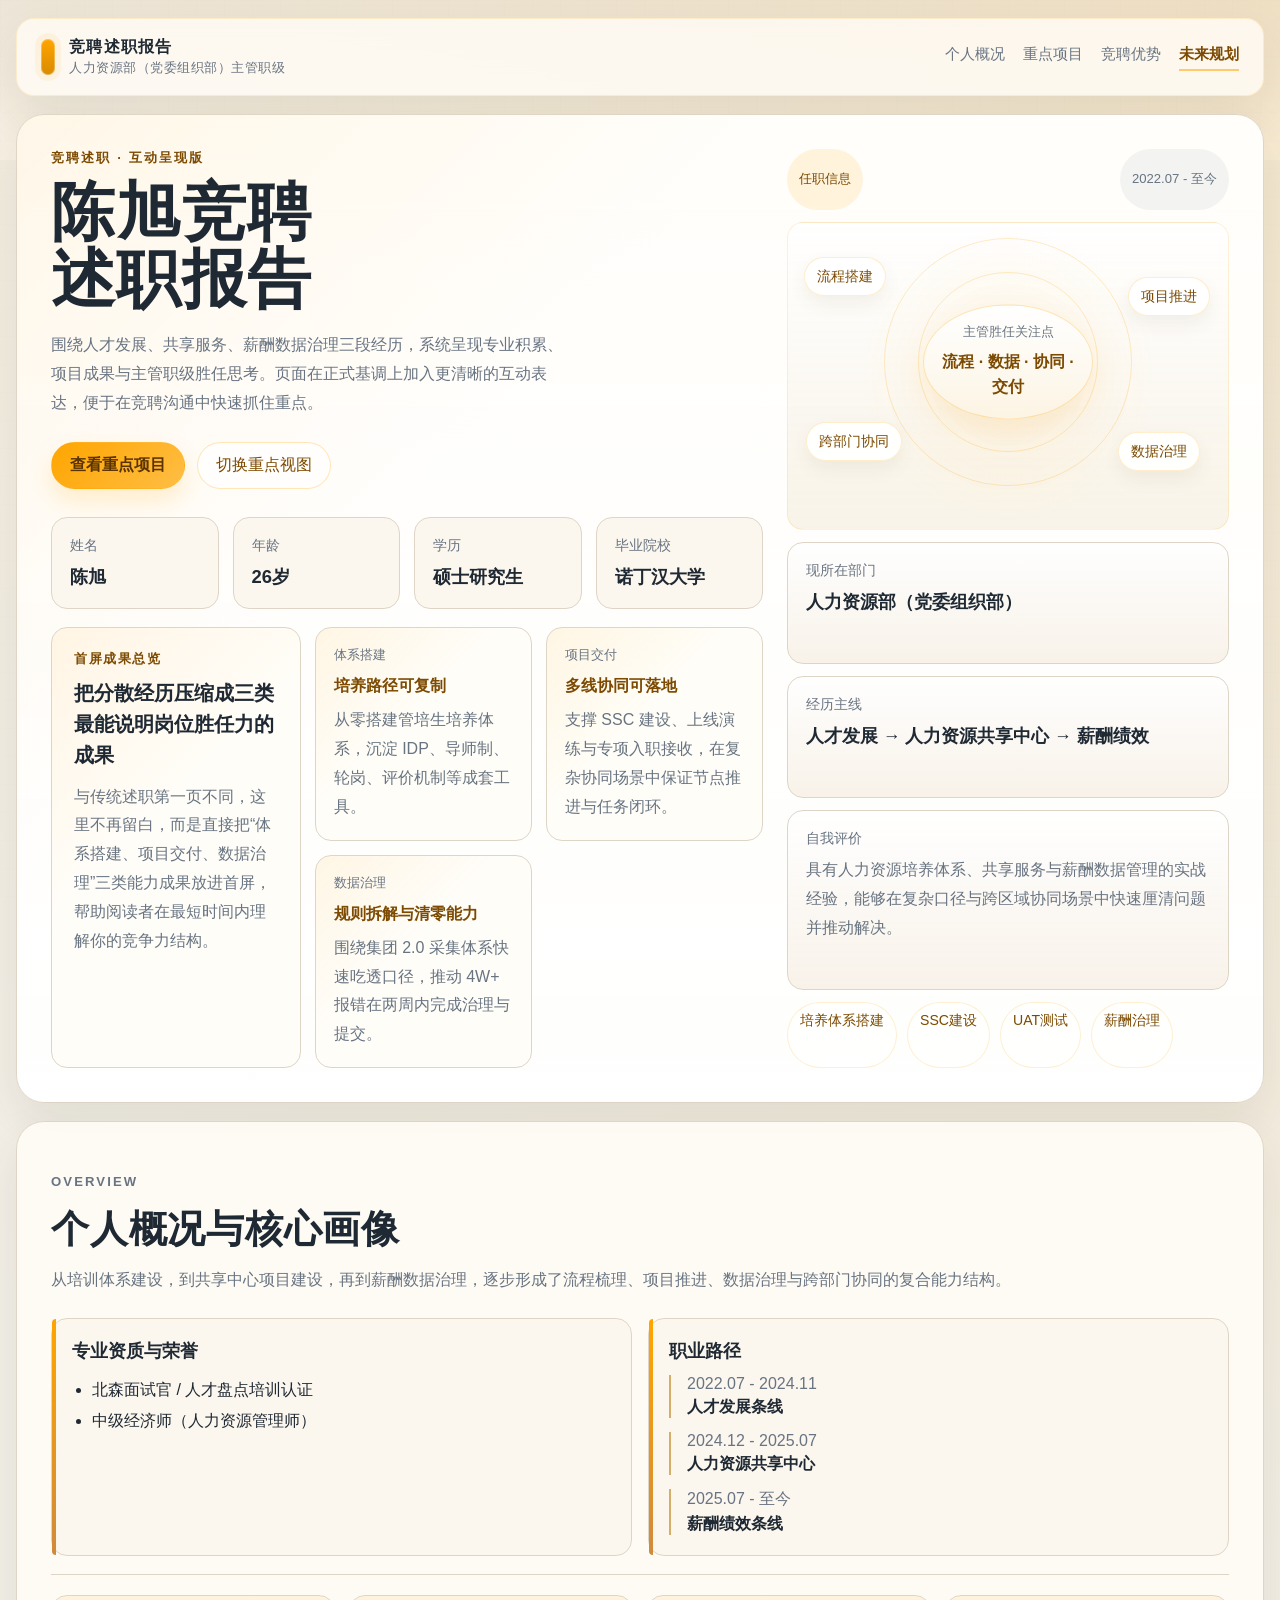
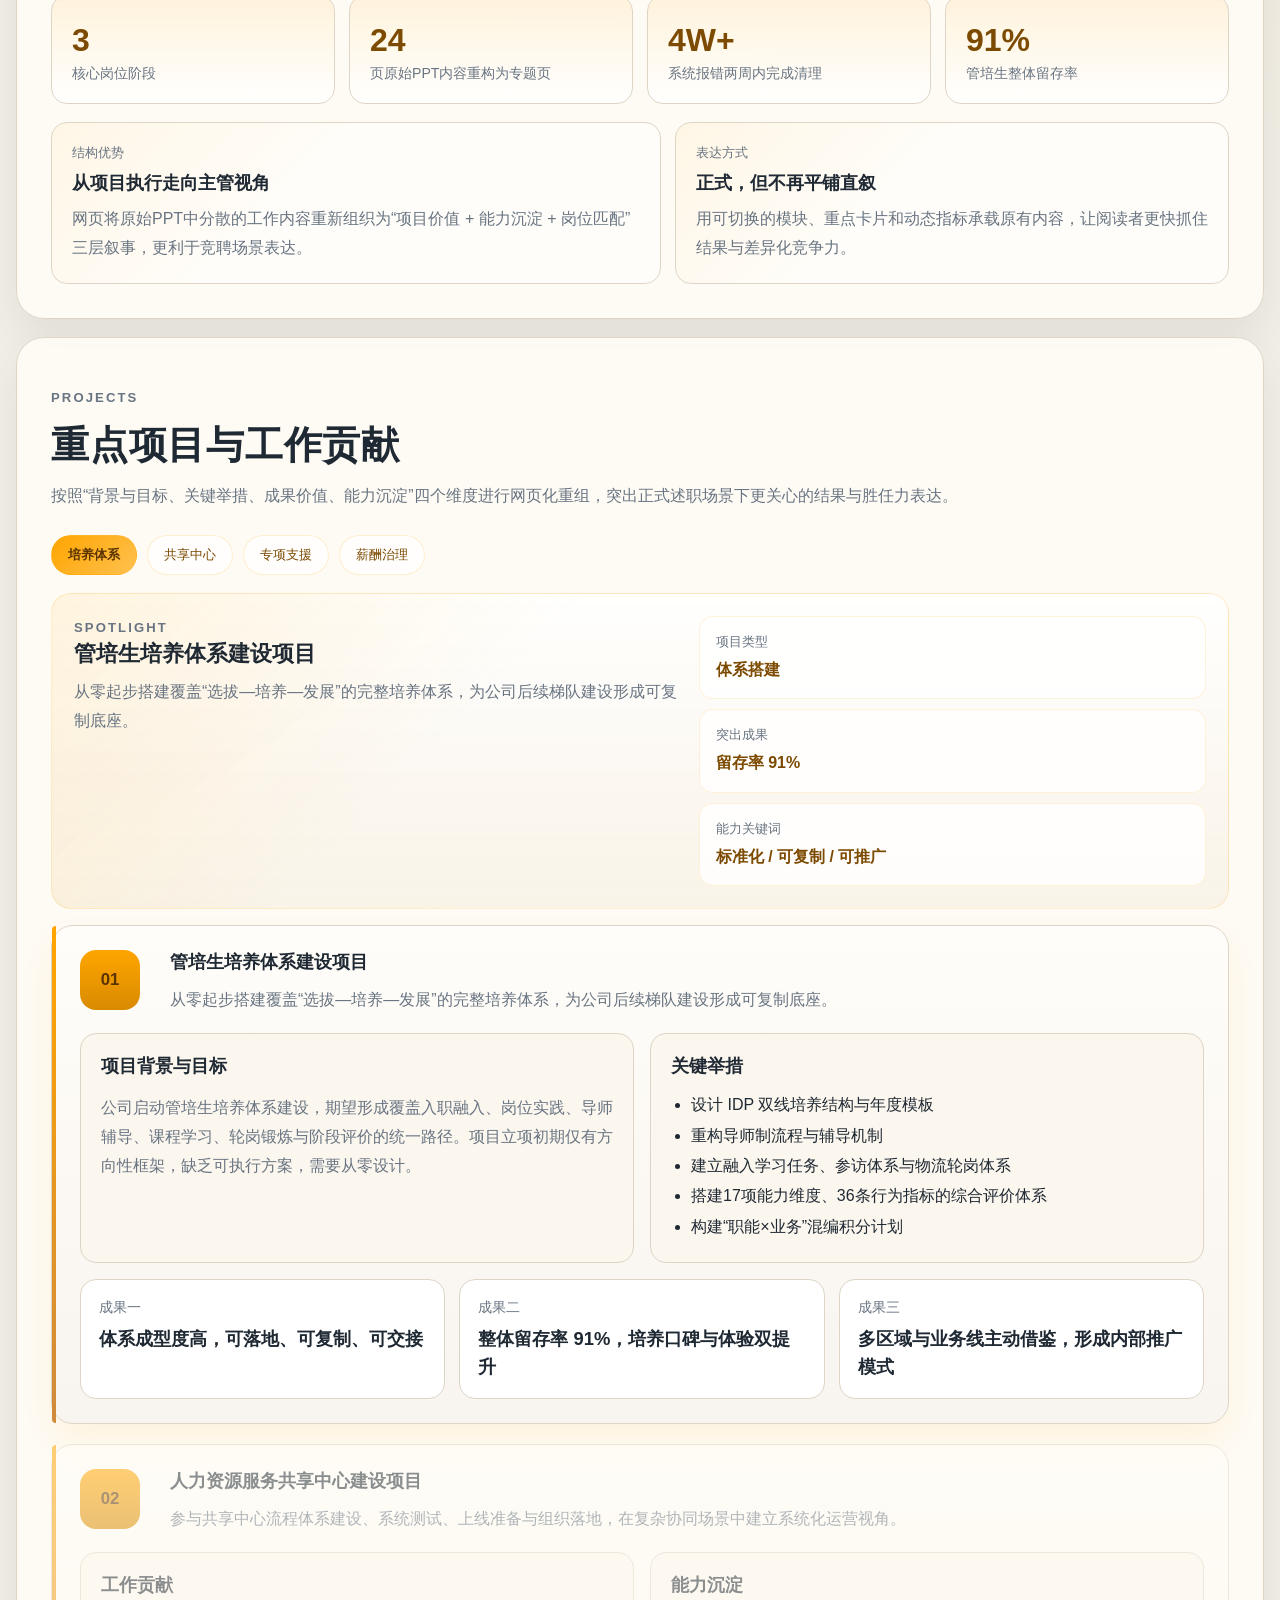
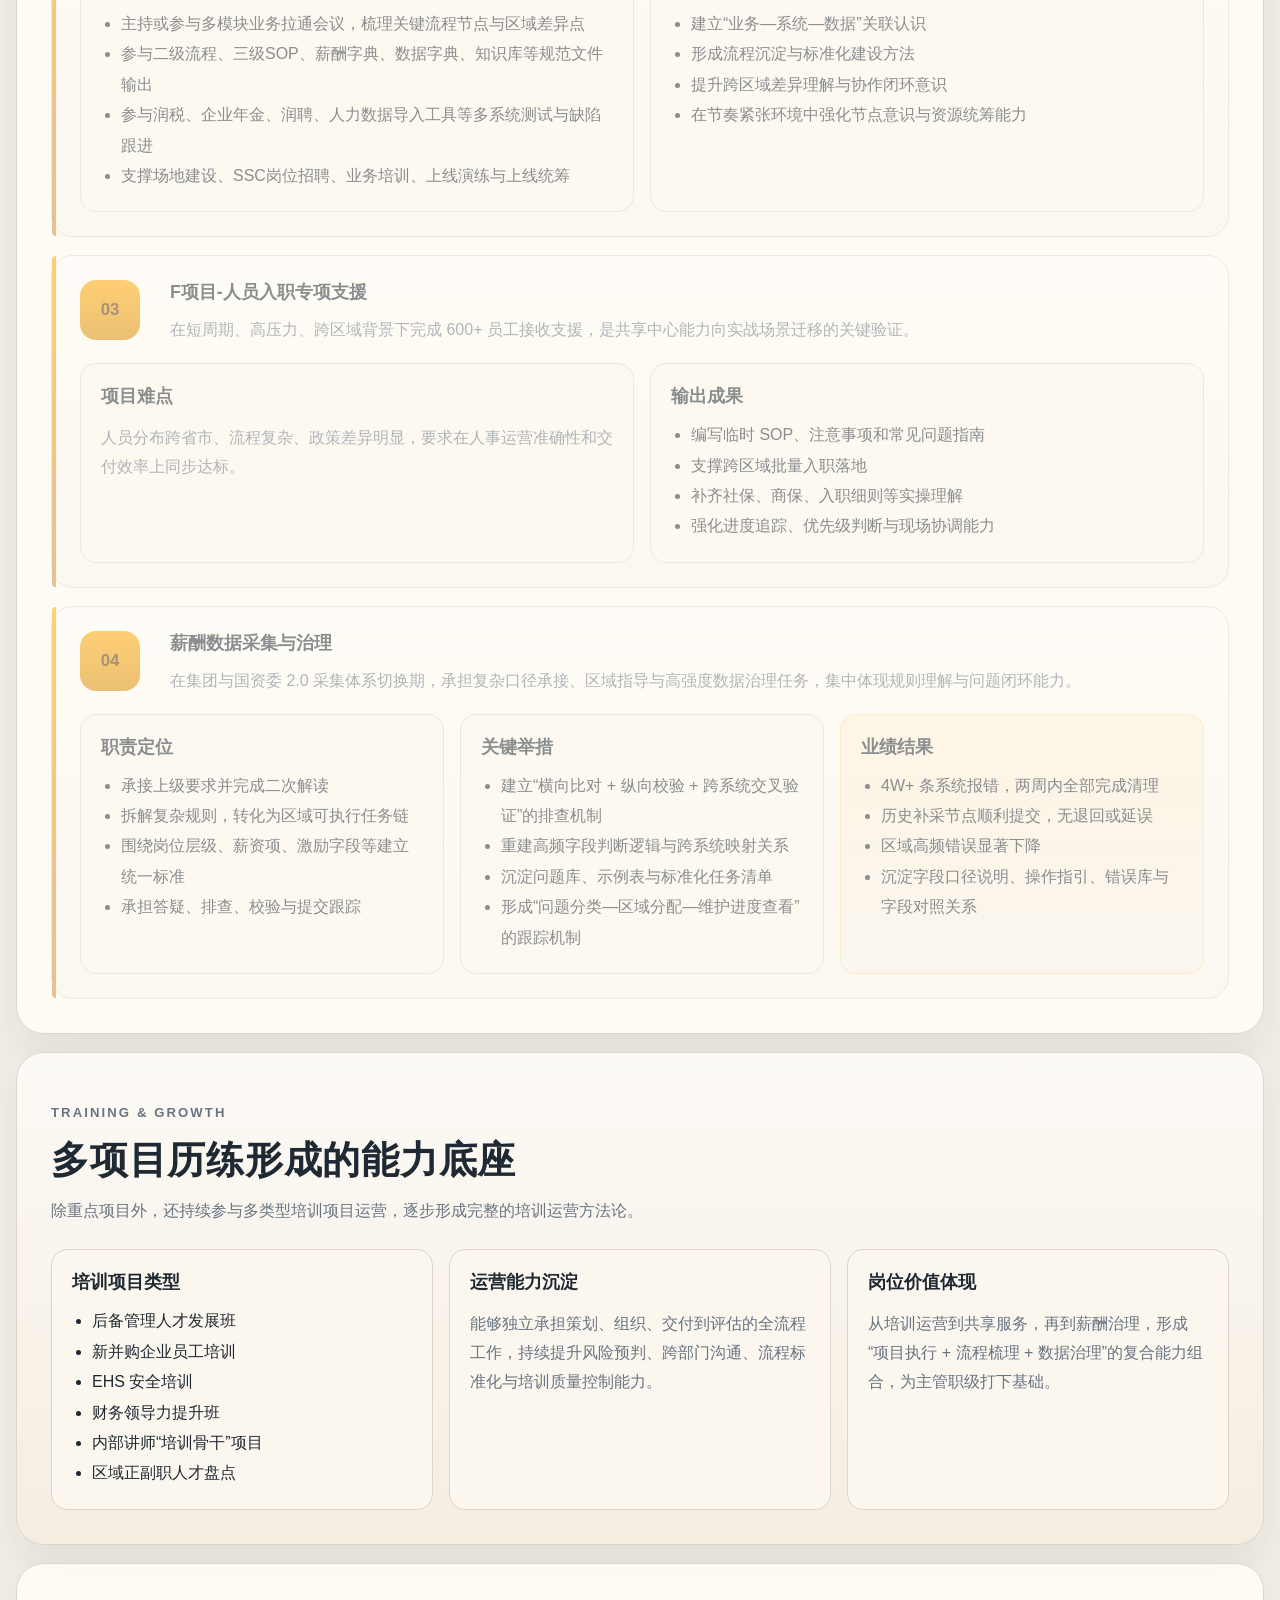
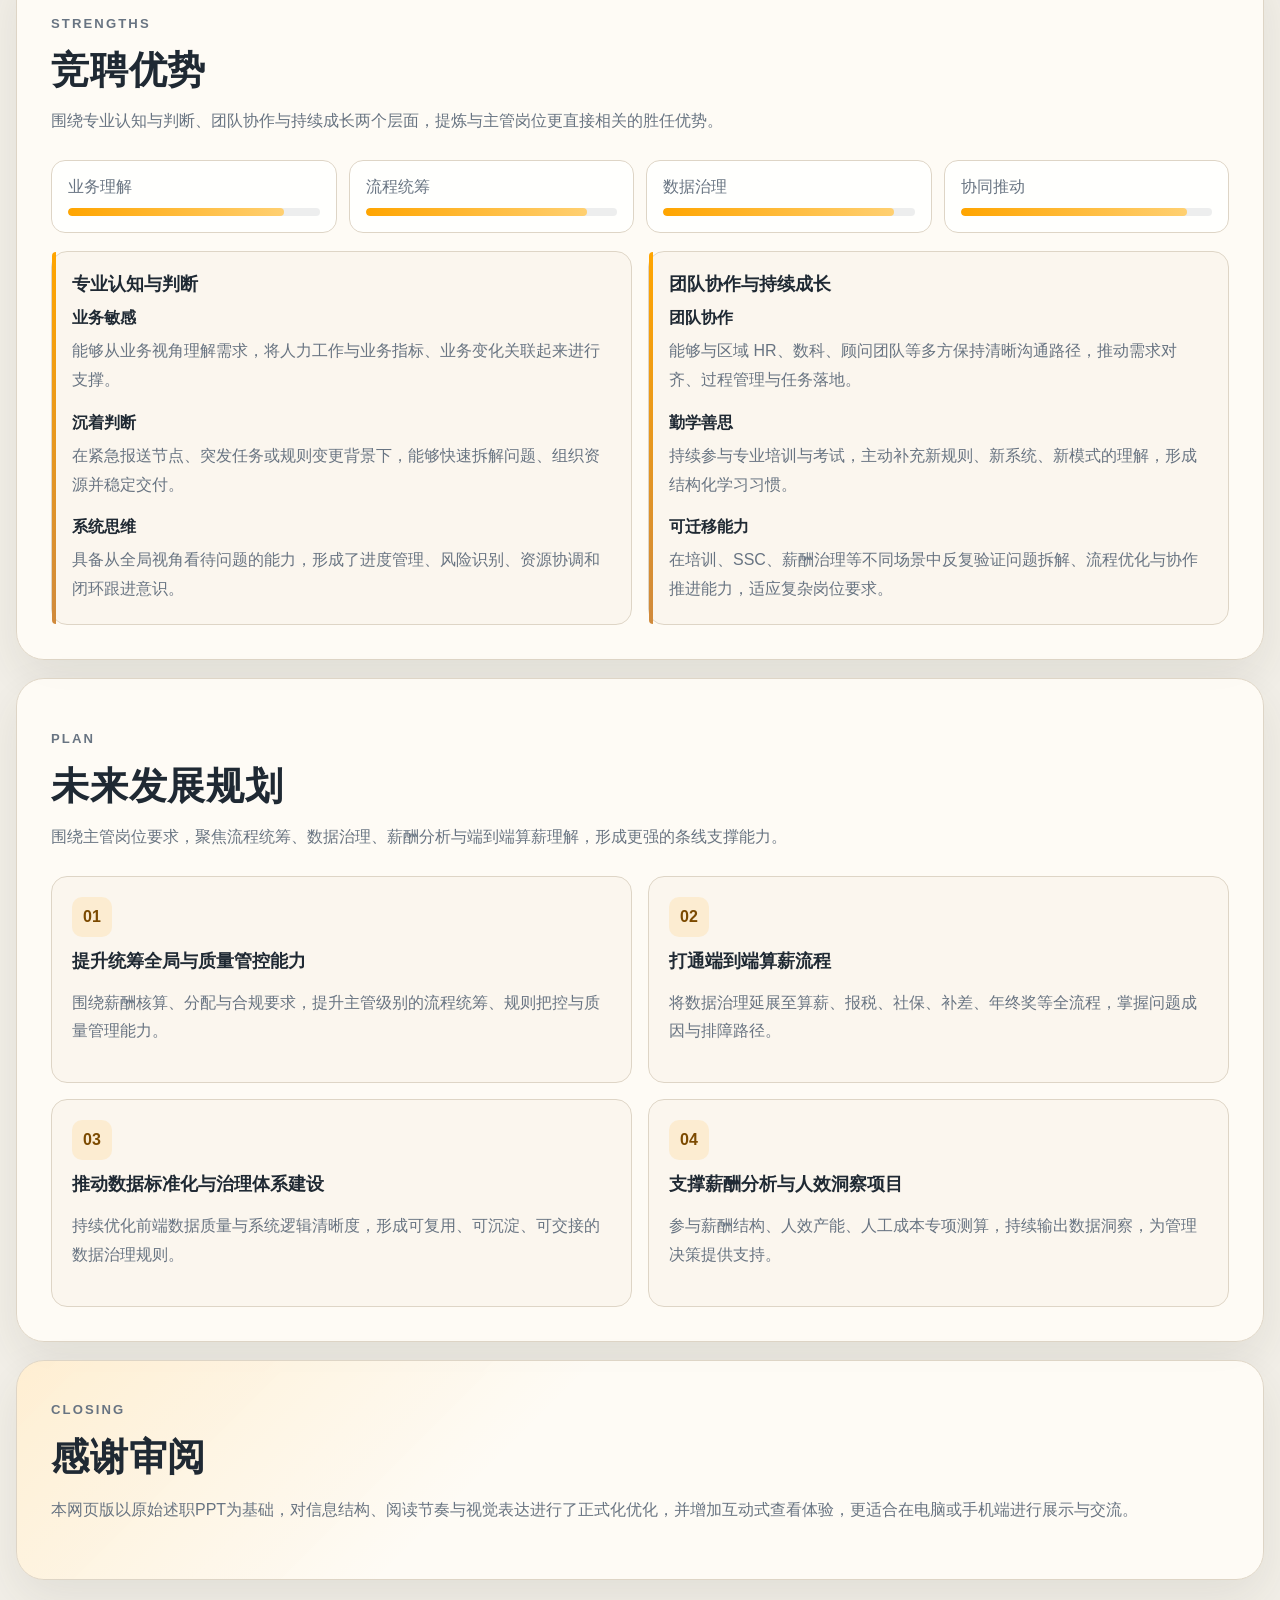
==== commit 1489dc00: "Fill hero layout gap with summary dashboard" ====
--- a/index.html
+++ b/index.html
@@ -59,6 +59,34 @@
                 <strong>诺丁汉大学</strong>
               </article>
             </div>
+
+            <div class="hero-dashboard">
+              <article class="dashboard-lead">
+                <p class="dashboard-tag">首屏成果总览</p>
+                <h3>把分散经历压缩成三类最能说明岗位胜任力的成果</h3>
+                <p>
+                  与传统述职第一页不同，这里不再留白，而是直接把“体系搭建、项目交付、数据治理”三类能力成果放进首屏，帮助阅读者在最短时间内理解你的竞争力结构。
+                </p>
+              </article>
+
+              <article class="dashboard-mini">
+                <span>体系搭建</span>
+                <strong>培养路径可复制</strong>
+                <p>从零搭建管培生培养体系，沉淀 IDP、导师制、轮岗、评价机制等成套工具。</p>
+              </article>
+
+              <article class="dashboard-mini">
+                <span>项目交付</span>
+                <strong>多线协同可落地</strong>
+                <p>支撑 SSC 建设、上线演练与专项入职接收，在复杂协同场景中保证节点推进与任务闭环。</p>
+              </article>
+
+              <article class="dashboard-mini">
+                <span>数据治理</span>
+                <strong>规则拆解与清零能力</strong>
+                <p>围绕集团 2.0 采集体系快速吃透口径，推动 4W+ 报错在两周内完成治理与提交。</p>
+              </article>
+            </div>
           </div>
 
           <aside class="hero-panel">
--- a/styles.css
+++ b/styles.css
@@ -215,6 +215,67 @@
   margin-top: 28px;
 }
 
+.hero-dashboard {
+  display: grid;
+  grid-template-columns: 1.15fr 1fr 1fr;
+  gap: 14px;
+  margin-top: 18px;
+}
+
+.dashboard-lead,
+.dashboard-mini {
+  border-radius: var(--radius-md);
+  border: 1px solid var(--line);
+  background:
+    linear-gradient(135deg, rgba(255, 165, 0, 0.08), rgba(255,255,255,0) 42%),
+    rgba(255, 253, 248, 0.92);
+}
+
+.dashboard-lead {
+  padding: 22px;
+  grid-row: span 2;
+}
+
+.dashboard-tag {
+  margin: 0 0 10px;
+  color: var(--brand-ink);
+  font-size: 0.82rem;
+  font-weight: 700;
+  letter-spacing: 0.12em;
+  text-transform: uppercase;
+}
+
+.dashboard-lead h3 {
+  margin: 0 0 12px;
+  font-size: 1.28rem;
+  line-height: 1.5;
+}
+
+.dashboard-lead p:last-child,
+.dashboard-mini p {
+  margin: 0;
+  color: var(--muted);
+  line-height: 1.8;
+}
+
+.dashboard-mini {
+  padding: 18px;
+}
+
+.dashboard-mini span {
+  display: block;
+  color: var(--muted);
+  font-size: 0.84rem;
+}
+
+.dashboard-mini strong {
+  display: block;
+  margin: 8px 0 8px;
+  color: var(--brand-ink);
+  font-size: 1.02rem;
+  line-height: 1.6;
+}
+
 .hero-summary article,
 .metric,
 .card,
@@ -736,7 +797,8 @@
   .highlight-band,
   .insight-board,
   .project-spotlight,
-  .strength-meter {
+  .strength-meter,
+  .hero-dashboard {
     grid-template-columns: 1fr 1fr;
   }
 
@@ -778,8 +840,13 @@
   .highlight-band,
   .insight-board,
   .project-spotlight,
-  .strength-meter {
+  .strength-meter,
+  .hero-dashboard {
     grid-template-columns: 1fr;
+  }
+
+  .dashboard-lead {
+    grid-row: auto;
   }
 
   .project-head {
